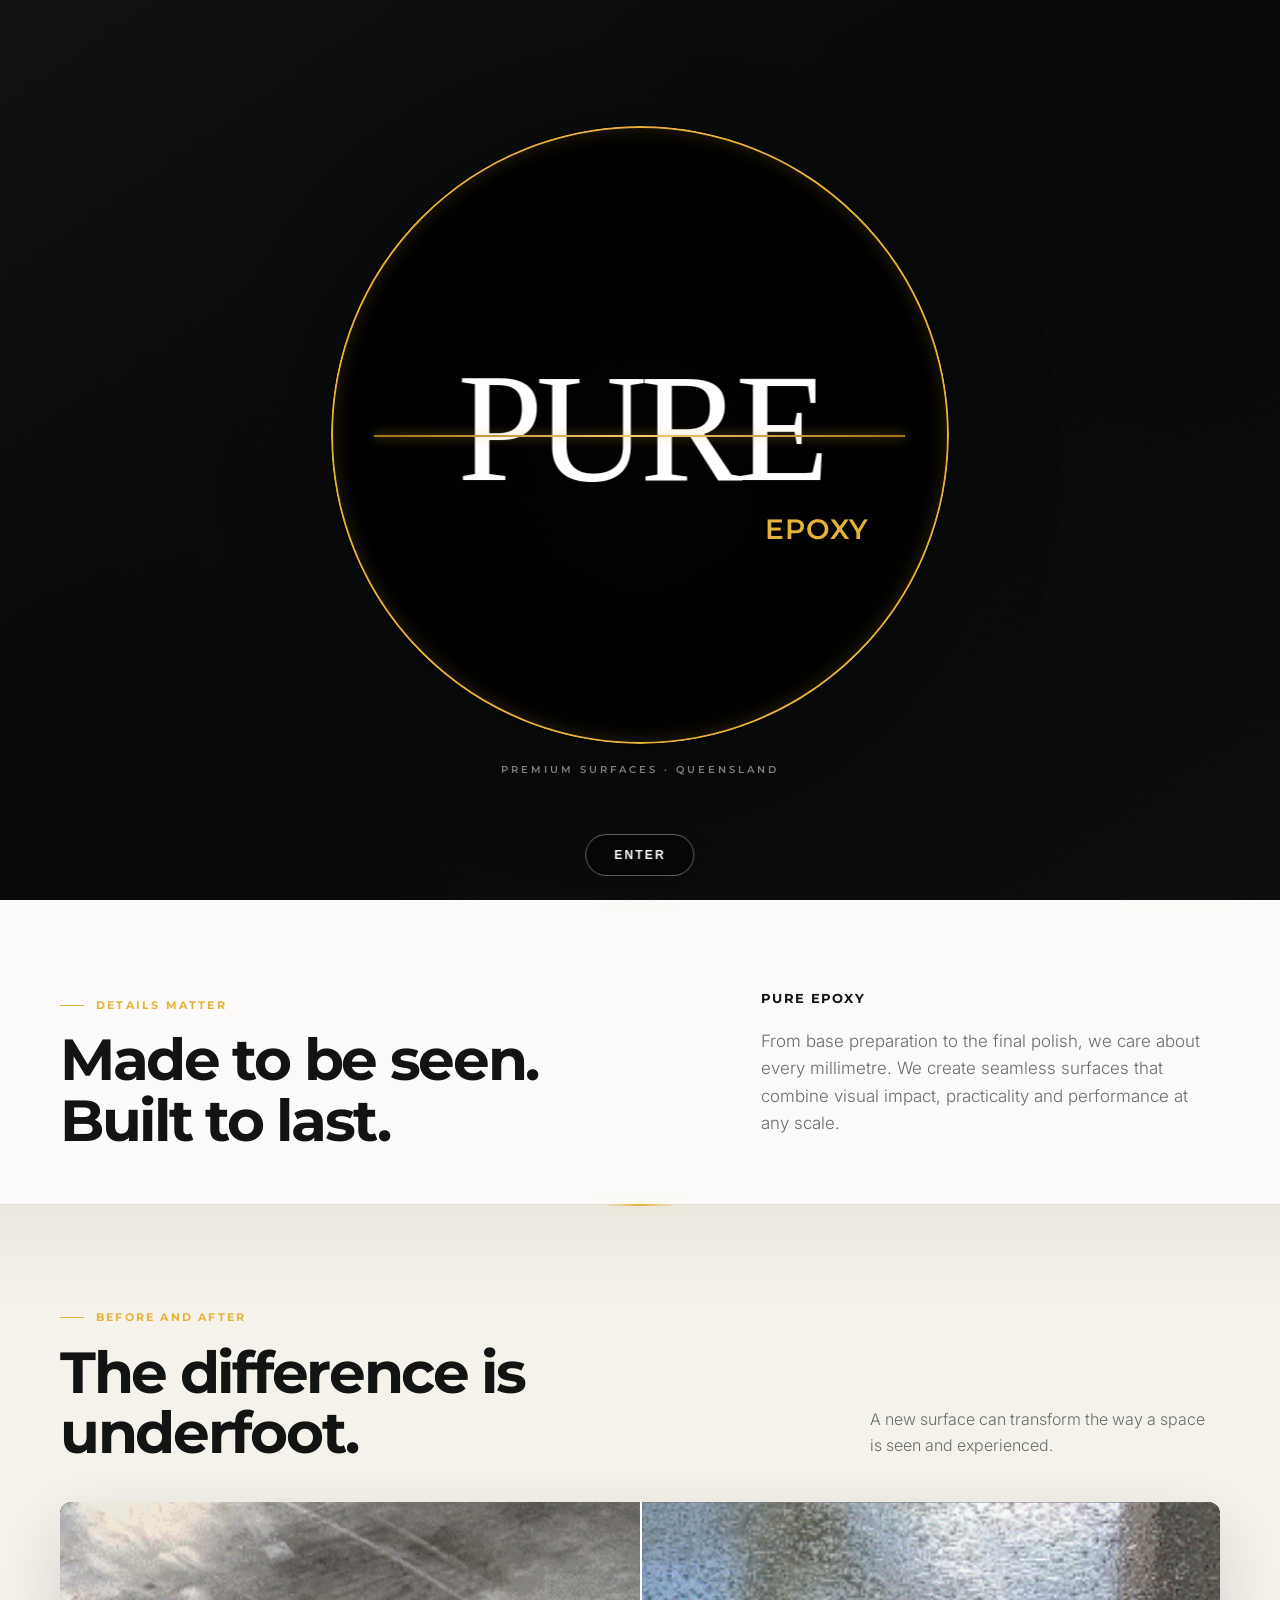
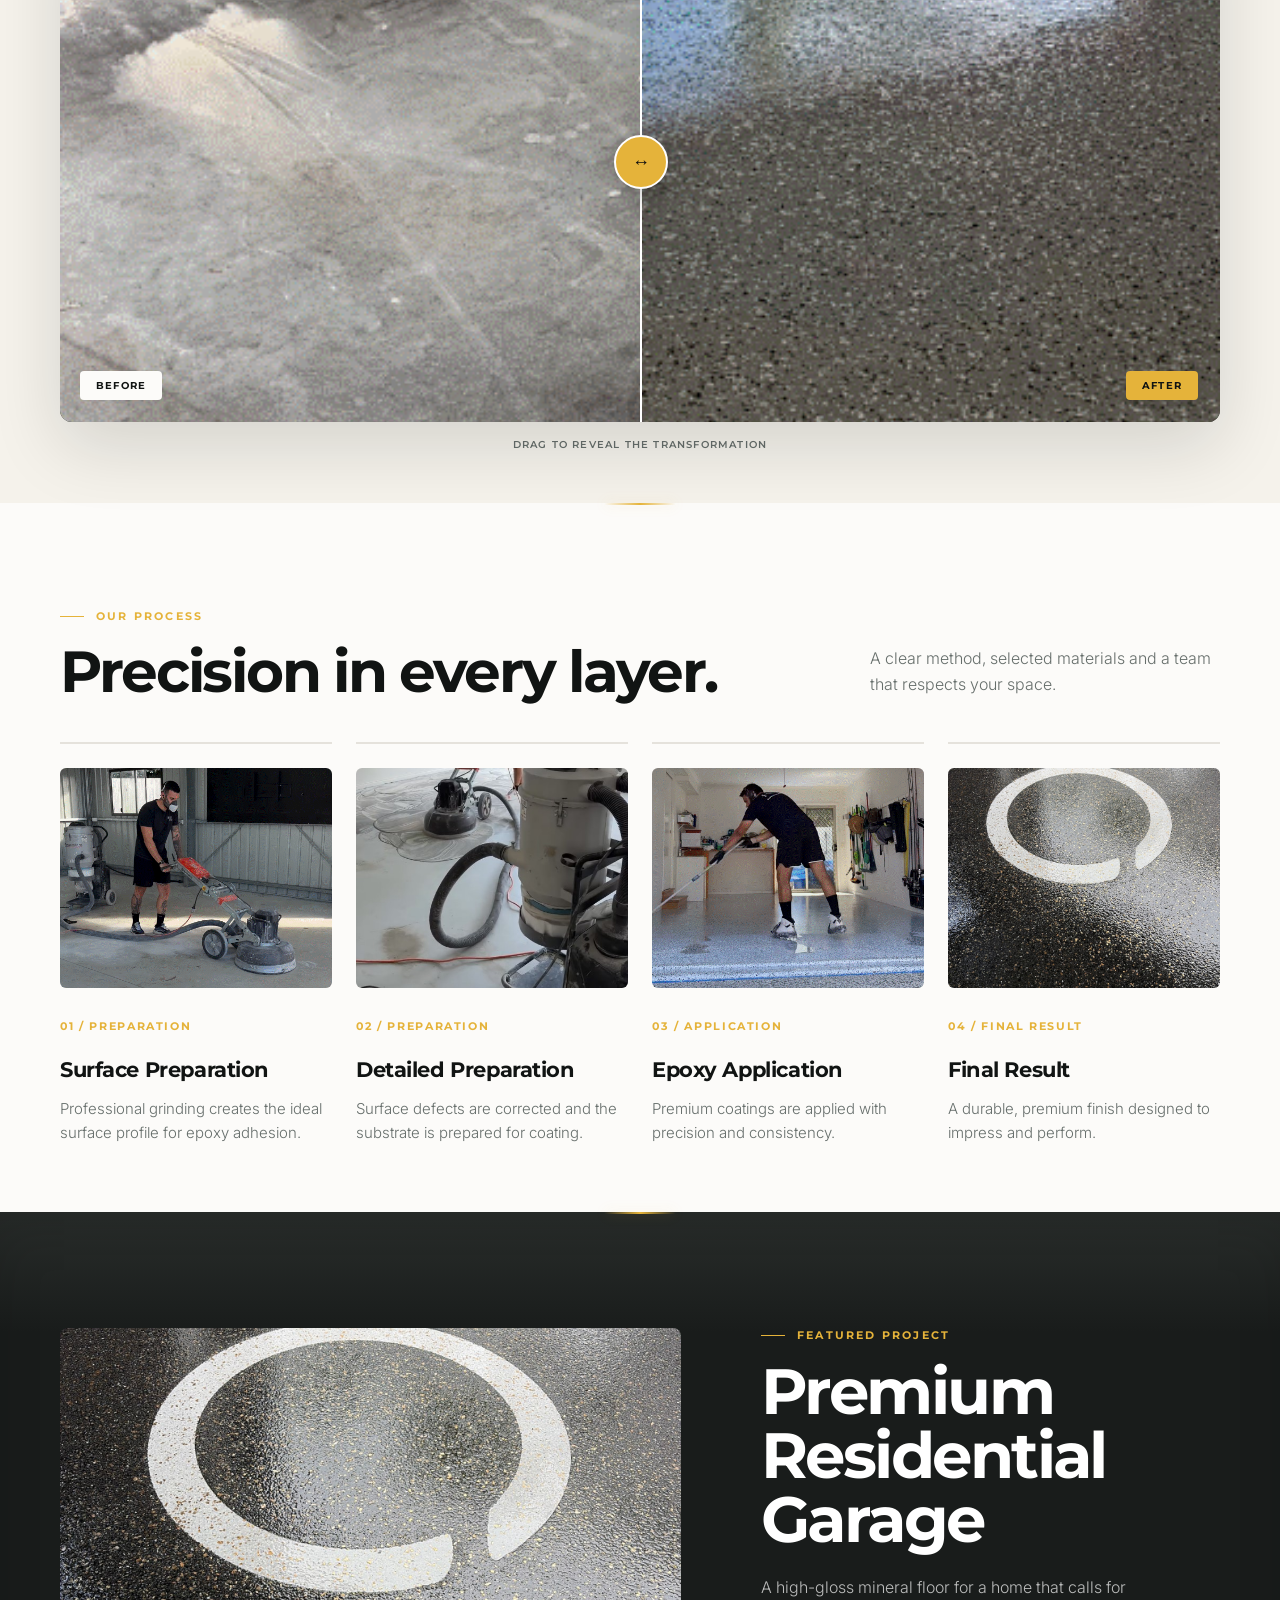
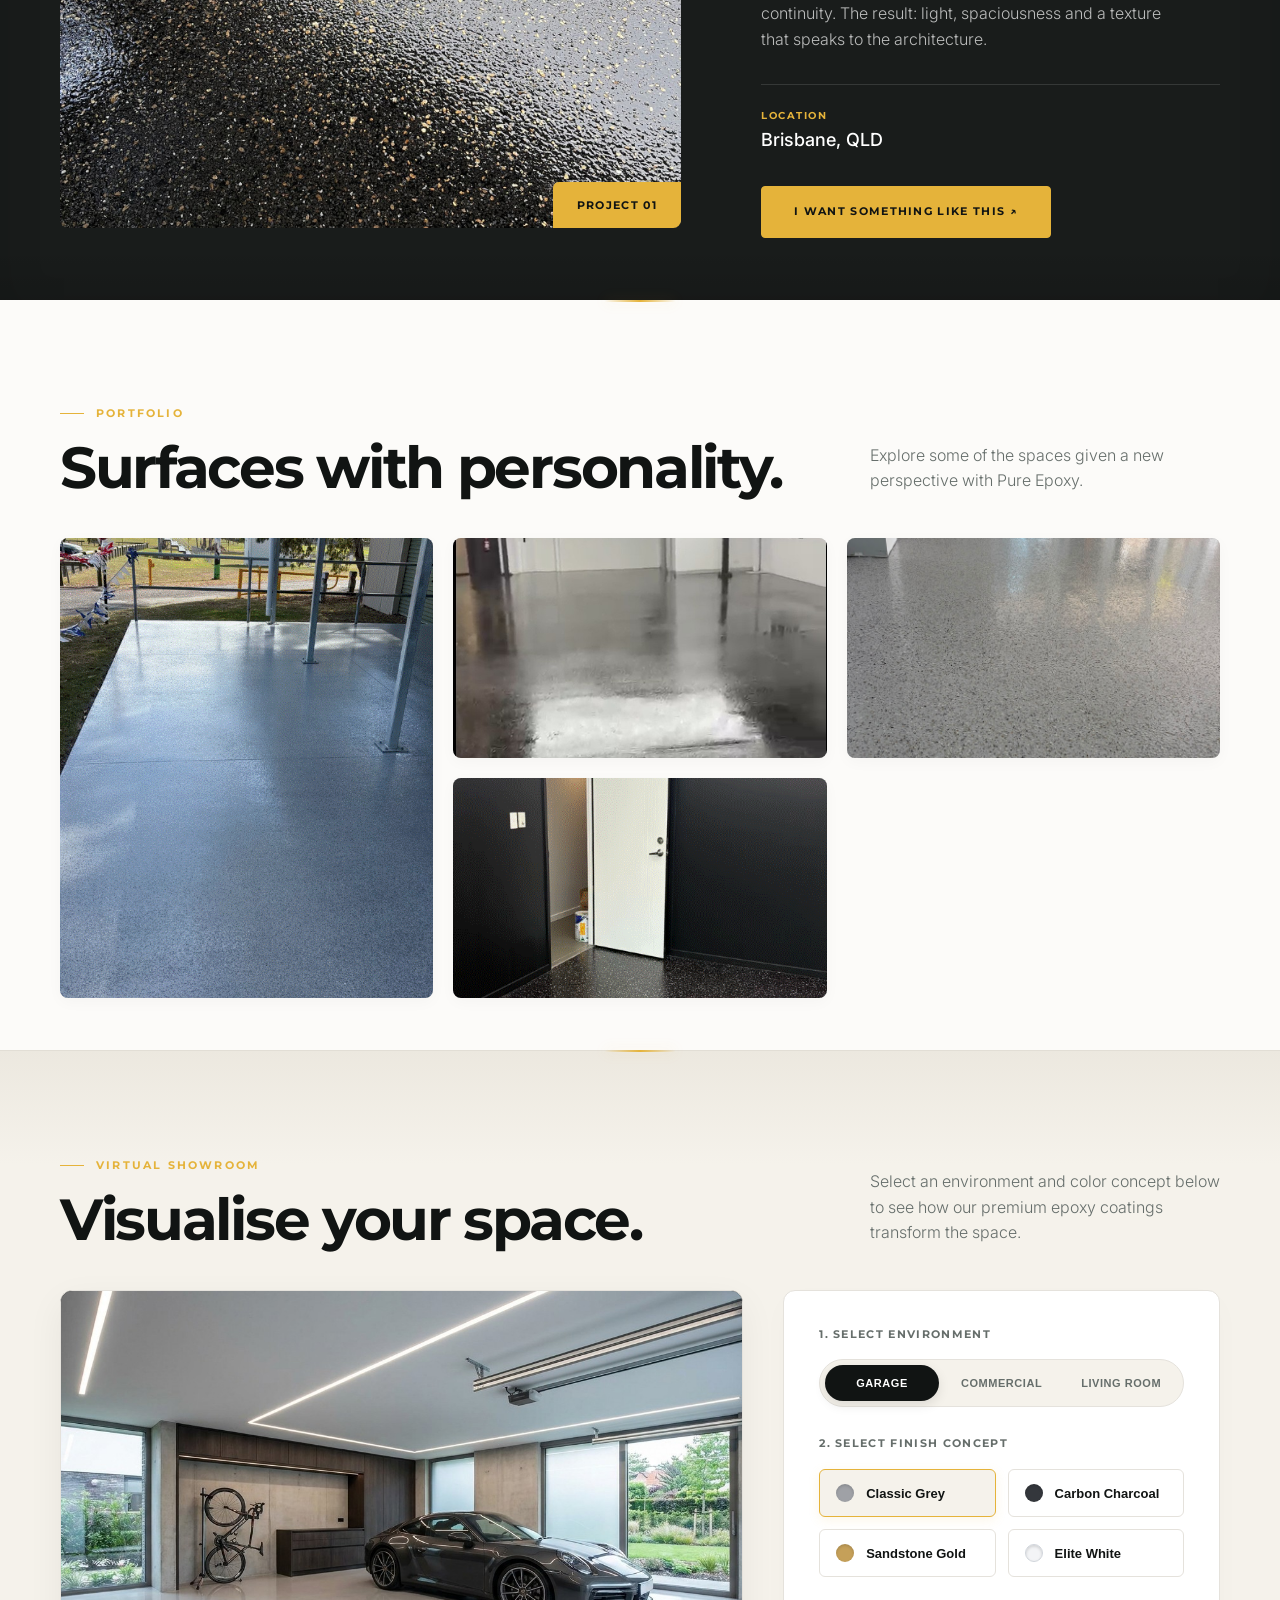
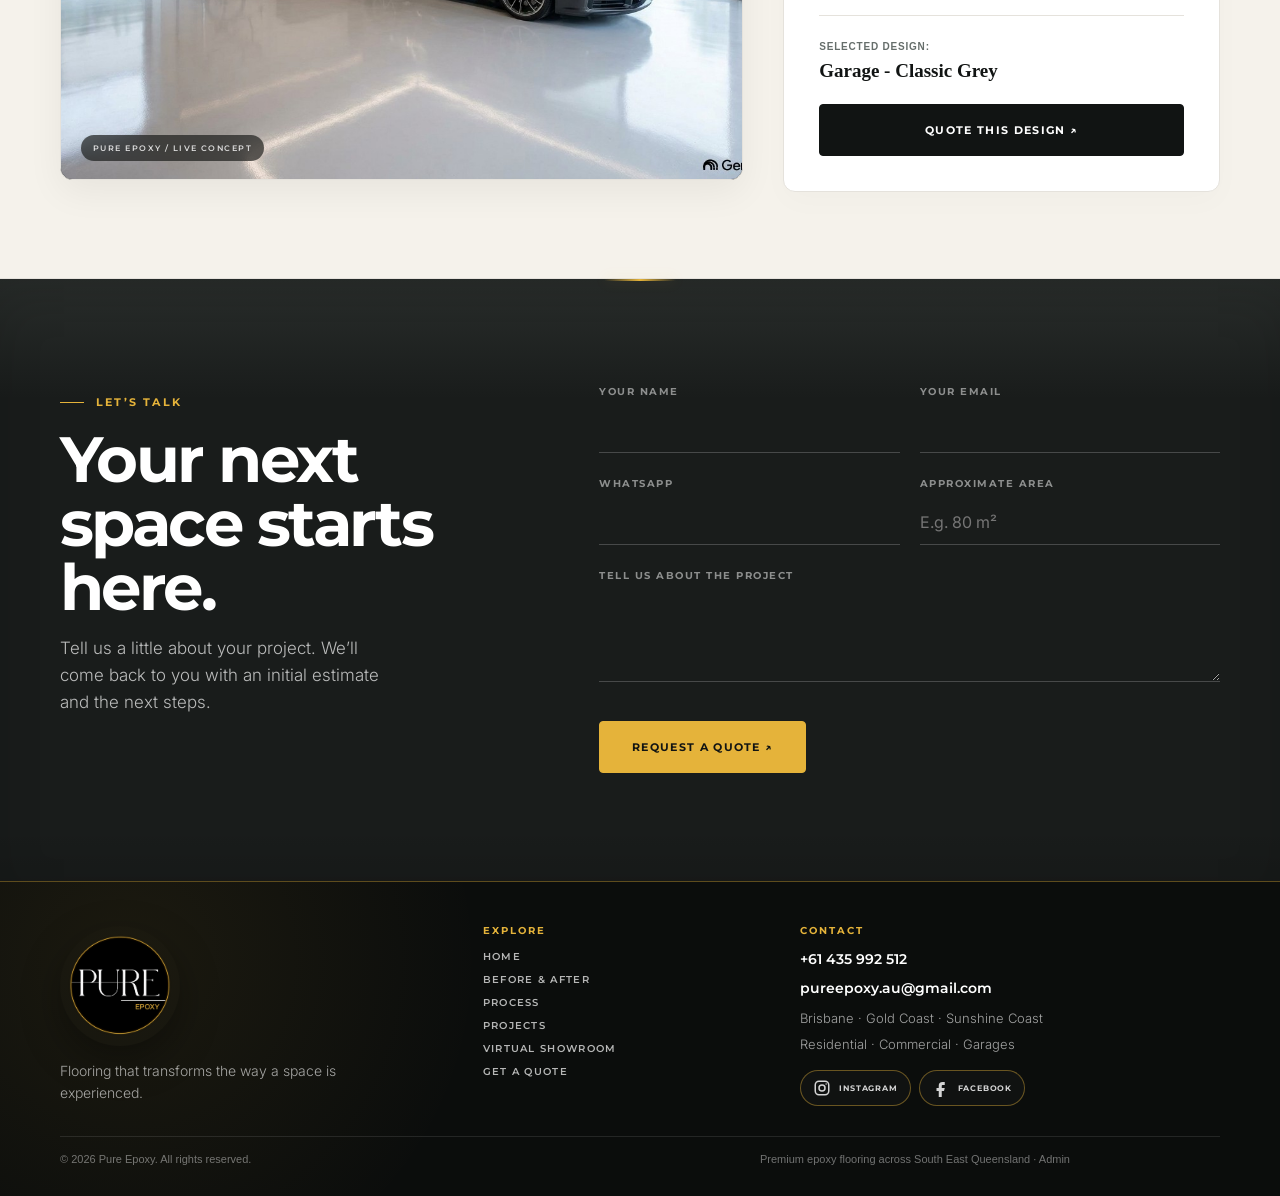
==== index.html @ a676b311 "Update index.html" ====
<!doctype html>
<html lang="en">
<head>
	<meta charset="utf-8">
	<meta name="viewport" content="width=device-width, initial-scale=1">
	<title>Pure Epoxy | Surfaces that elevate a space</title>
	<meta name="description" content="Premium epoxy flooring for homes, garages and commercial spaces across Queensland.">

	<!-- Meta Tags Open Graph (WhatsApp, Facebook, Instagram) -->
	<meta property="og:title" content="Pure Epoxy | Premium Flooring Services" />
	<meta property="og:description" content="Premium epoxy flooring for homes, garages and commercial spaces across Queensland." />
	<meta property="og:url" content="https://pureepoxyau.github.io/pure-epoxy/" />
	<meta property="og:type" content="website" />
	<meta property="og:image" content="https://pureepoxyau.github.io/pure-epoxy/images/link-preview-gold-border.png?share=20260921" />
	<meta property="og:image:secure_url" content="https://pureepoxyau.github.io/pure-epoxy/images/link-preview-gold-border.png?share=20260921" />
	<meta property="og:image:type" content="image/png" />
	<meta property="og:image:width" content="1254" />
	<meta property="og:image:height" content="1254" />

	<!-- Meta Tags para Twitter -->
	<meta name="twitter:card" content="summary" />
	<meta name="twitter:title" content="Pure Epoxy | Premium Flooring Services" />
	<meta name="twitter:description" content="Premium epoxy flooring for homes, garages and commercial spaces across Queensland." />
	<meta name="twitter:image" content="https://pureepoxyau.github.io/pure-epoxy/images/link-preview-gold-border.png?share=20260921" />

	<!-- Favicon e Ícone com Quebrador de Cache -->
	<link rel="icon" type="image/png" href="https://pureepoxyau.github.io/pure-epoxy/images/logo.png?v=2" />
	<link rel="apple-touch-icon" href="https://pureepoxyau.github.io/pure-epoxy/images/logo.png?v=2" />

	<style>
		@import url('https://fonts.googleapis.com/css2?family=Inter:wght@300;400;500;600&family=Montserrat:wght@500;700;800&display=swap');

		:root {
			--ink: #111413;
			--paper: #FCFBF9;
			--cream: #F5F2EB;
			--dark: #191C1B;
			--muted: #666E6B;
			--lime: #E5B33A;
			--lime-dark: #C4911E;
			--orange: #E5B33A;
			--line: #E5E2DC;
		}

		* { box-sizing: border-box; }
		html { scroll-behavior: smooth; scroll-padding-top: 180px; }
		section { scroll-margin-top: 180px; }

		/* Abertura premium V11 — texto vetorial, sem distorção */
		.intro-splash {
			position: fixed;
			z-index: 20;
			inset: 0;
			display: flex;
			align-items: center;
			justify-content: center;
			background-color: #070808;
			background-image:
				radial-gradient(ellipse at 50% 58%, rgba(42,44,42,.42) 0%, rgba(13,14,14,.3) 38%, transparent 68%),
				linear-gradient(145deg, #111312 0%, #070808 48%, #0d0f0e 100%);
			background-position: center;
			background-size: cover;
			background-repeat: no-repeat;
			color: #fff;
			cursor: pointer;
			transition: opacity .65s ease, visibility .65s ease;
		}
		.intro-splash::before { content: ''; position: absolute; inset: 0; background: radial-gradient(circle at 50% 48%, rgba(229,179,58,.1), transparent 38%), repeating-linear-gradient(115deg, rgba(255,255,255,.009) 0 1px, transparent 1px 8px); }
		.intro-mark { position: relative; z-index: 2; width: min(820px, 92vw); text-align: center; }
		.intro-emblem { position: relative; width: min(620px, 78vw, 72vh); aspect-ratio: 1; margin: 0 auto; overflow: hidden; border: 1px solid rgba(229,179,58,0); border-radius: 50%; background: rgba(0,0,0,.94); box-shadow: 0 34px 95px rgba(0,0,0,.66); opacity: 0; transform: scale(.92); animation: emblemEntrance 7s cubic-bezier(.16,1,.3,1) both; }
		.intro-emblem::after { content: ''; position: absolute; inset: 0; border: 2px solid var(--orange); border-radius: inherit; opacity: 0; box-shadow: inset 0 0 18px rgba(229,179,58,.2), 0 0 26px rgba(229,179,58,.34); animation: borderAwake 7s ease both; pointer-events: none; }
		.intro-name { position: absolute; inset: 0; margin: 0; }
		.intro-name .pure-word { position: absolute; top: 50%; left: 50%; color: #fff; font: 400 clamp(4rem, 12vw, 10.2rem)/1 Georgia, 'Times New Roman', serif; letter-spacing: -.045em; opacity: .2; transform: translate(-50%,-54%); animation: pureReveal 7s ease both; white-space: nowrap; }
		.intro-name strong { position: absolute; top: 63%; right: 13%; color: var(--orange); font: 600 clamp(.9rem, 2.5vw, 1.75rem)/1 'Montserrat', sans-serif; letter-spacing: .035em; opacity: 0; animation: epoxyReveal 7s ease both; }
		.gold-track { position: absolute; z-index: 2; top: 50%; left: 7%; width: 86%; height: 2px; margin: 0; background: linear-gradient(90deg, #9f7414, #f5ce69 50%, #9f7414); box-shadow: 0 0 10px rgba(229,179,58,.75); transform: scaleX(0); transform-origin: left center; animation: lineCross 7s cubic-bezier(.65,0,.25,1) both; }
		.gold-orb { position: absolute; top: 50%; right: 0; width: 10px; height: 10px; border-radius: 50%; background: #fff5bf; box-shadow: 0 0 8px #fff, 0 0 22px #e5b33a; opacity: 0; transform: translate(50%,-50%); animation: orbGlow 7s ease both; }
		.intro-kicker { display: block; margin-top: 20px; color: rgba(255,255,255,.48); font: 600 10px/1 'Montserrat', sans-serif; letter-spacing: .3em; text-transform: uppercase; opacity: 0; animation: kickerReveal 7s ease both; }
		@keyframes emblemEntrance { 0% { opacity: 0; transform: scale(.92); } 14%,100% { opacity: 1; transform: scale(1); } }
		@keyframes lineCross { 0%,18% { transform: scaleX(0); opacity: 0; } 24% { opacity: 1; } 67%,100% { transform: scaleX(1); opacity: 1; } }
		@keyframes pureReveal { 0%,20% { opacity: .16; filter: blur(2px); } 66%,100% { opacity: 1; filter: blur(0); } }
		@keyframes epoxyReveal { 0%,54% { opacity: 0; transform: translateY(8px); } 72%,100% { opacity: 1; transform: translateY(0); } }
		@keyframes borderAwake { 0%,68% { opacity: 0; } 84%,100% { opacity: 1; } }
		@keyframes orbGlow { 0%,20% { opacity: 0; } 25%,66% { opacity: 1; } 74%,100% { opacity: 0; } }
		@keyframes kickerReveal { 0%,70% { opacity: 0; } 88%,100% { opacity: 1; } }
		.intro-enter { 
			position: absolute;
			bottom: 24px;
			left: 50%;
			transform: translateX(-50%);
			z-index: 2;
			font: 700 12px Arial, sans-serif; 
			letter-spacing: .18em; 
			text-transform: uppercase;
			border: 1px solid rgba(255, 255, 255, 0.35);
			padding: 13px 28px;
			border-radius: 999px;
			background: rgba(0, 0, 0, 0.45);
			backdrop-filter: blur(3px);
			transition: all 0.3s ease;
		}
		.intro-splash:hover .intro-enter {
			border-color: rgba(255, 255, 255, 0.8);
			background: rgba(0, 0, 0, 0.65);
		}
		.intro-splash.is-hidden {
			opacity: 0;
			visibility: hidden;
			pointer-events: none;
		}
		body.intro-open { overflow: hidden; }

		/* Estrutura Geral */
		body {
			margin: 0;
			color: var(--ink);
			background: var(--paper);
			font-family: 'Inter', -apple-system, BlinkMacSystemFont, sans-serif;
			line-height: 1.6;
			-webkit-font-smoothing: antialiased;
		}
		h1, h2, h3, p { margin-top: 0; }
		h1, h2, h3, nav, button, input, textarea, label, small { font-family: 'Montserrat', sans-serif; }
		img { display: block; max-width: 100%; }
		a { color: inherit; text-decoration: none; }
		.container { width: min(1160px, calc(100% - 48px)); margin: 0 auto; }

		.eyebrow {
			display: inline-flex;
			align-items: center;
			gap: 12px;
			color: var(--orange);
			font: 700 11px/1 'Montserrat', sans-serif;
			letter-spacing: .2em;
			text-transform: uppercase;
		}
		.eyebrow::before { content: ''; width: 24px; height: 1px; background: currentColor; }

		.button {
			display: inline-flex;
			align-items: center;
			justify-content: center;
			min-height: 52px;
			padding: 0 32px;
			border: 1px solid var(--ink);
			border-radius: 4px;
			background: var(--ink);
			color: #fff;
			font: 700 11px/1 'Montserrat', sans-serif;
			letter-spacing: .12em;
			text-transform: uppercase;
			transition: all .3s cubic-bezier(0.16, 1, 0.3, 1);
		}
		.button:hover { 
			transform: translateY(-2px); 
			box-shadow: 0 8px 20px rgba(0,0,0,0.15);
			background: var(--orange); 
			border-color: var(--orange); 
			color: #fff;
		}
		.button.light { background: transparent; color: var(--ink); }
		.button.light:hover { color: #fff; }

		header {
			position: fixed;
			z-index: 5;
			top: 0;
			width: 100%;
			background: rgba(11, 13, 12, 0.78);
			color: #fff;
			backdrop-filter: blur(12px);
			border-bottom: 1px solid rgba(255, 255, 255, 0.05);
		}
		header.is-scrolled { background: rgba(11,13,12,.96); box-shadow: 0 12px 35px rgba(0,0,0,.15); }
		.nav-wrap { display: flex; align-items: center; justify-content: space-between; padding: 16px 0; }
		.brand { background: transparent; }
		.brand img {
			width: 68px;
			height: 68px;
			object-fit: contain;
			padding: 6px;
			border-radius: 50%;
			background: rgba(229, 179, 58, 0.05);
			border: 2.5px solid rgba(229, 179, 58, 0.85);
			box-shadow: 0 0 22px rgba(229, 179, 58, 0.4);
			filter: brightness(1.1);
			transition: all 0.3s cubic-bezier(0.16, 1, 0.3, 1);
		}
		.brand img:hover {
			transform: scale(1.08);
			border-color: var(--orange);
			box-shadow: 0 0 32px rgba(229, 179, 58, 0.7);
		}
		nav { display: flex; align-items: center; gap: 32px; font-size: 11px; font-weight: 700; letter-spacing: .15em; text-transform: uppercase; }
		nav a { opacity: .75; transition: all .2s ease; }
		nav a:hover { opacity: 1; color: var(--orange); }
		.nav-cta { 
			border: 1px solid var(--orange); 
			padding: 10px 20px; 
			border-radius: 4px;
			transition: all .25s ease;
		}
		.nav-cta:hover {
			background: var(--orange);
			color: var(--ink) !important;
		}
		.mobile-menu-toggle, .mobile-nav { display: none; }

		.hero {
			position: relative;
			min-height: 92vh;
			display: flex;
			align-items: center;
			overflow: hidden;
			background: #0D0F0E;
			color: #fff;
		}
		.hero::before { 
			content: ''; 
			position: absolute; 
			inset: 0; 
			background: linear-gradient(90deg, rgba(8,10,9,.96) 0%, rgba(8,10,9,.77) 46%, rgba(8,10,9,.22) 100%); 
			z-index: 1;
		}
		.hero::after { content: ''; position: absolute; z-index: 2; inset: auto 0 0; height: 28%; background: linear-gradient(transparent, rgba(8,10,9,.72)); pointer-events: none; }
		.hero-image { position: absolute; inset: 0; width: 100%; height: 100%; object-fit: cover; object-position: center bottom; opacity: .82; transform: scale(1.025); animation: heroDrift 12s ease-out both; }
		@keyframes heroDrift { to { transform: scale(1); } }
		.hero-content { position: relative; top: 30px; left: 0; z-index: 3; width: min(720px, 100%); padding: 140px 0 80px; }
		.hero h1 { 
			max-width: 680px; 
			margin: 0 0 20px; 
			color: #C9A24A;
			font-size: clamp(3rem, 6vw, 5.2rem); 
			line-height: 1.0; 
			letter-spacing: -.04em; 
			text-shadow: 0 2px 10px rgba(0,0,0,0.3);
		}
		.hero-subtitle { 
			margin: 0 0 16px; 
			color: #fff; 
			font: 700 12px/1.2 'Montserrat', sans-serif; 
			letter-spacing: .25em; 
			text-transform: uppercase; 
			text-shadow: 0 2px 10px rgba(0,0,0,0.3); 
		}
		.hero p.hero-description { 
			max-width: 460px; 
			margin-bottom: 32px; 
			color: rgba(255,255,255,0.9); 
			font-size: 19px; 
			font-weight: 300;
			line-height: 1.6;
			text-shadow: 0 2px 10px rgba(0,0,0,0.3); 
		}
		.hero-actions { display: flex; gap: 16px; flex-wrap: wrap; }
		.hero-actions .button { 
			width: auto;
			min-width: 220px;
			border-color: var(--orange); 
			background: var(--orange); 
			color: var(--ink); 
		}
		.hero-proof { display: flex; gap: 26px; align-items: center; margin-top: 36px; color: rgba(255,255,255,.68); font: 600 10px/1.4 'Montserrat', sans-serif; letter-spacing: .12em; text-transform: uppercase; }
		.hero-proof span { display: inline-flex; align-items: center; gap: 8px; }
		.hero-proof span::before { content: '✓'; color: var(--orange); }
		.trust-strip { background: #0d0f0e; color: #fff; border-top: 1px solid rgba(229,179,58,.28); border-bottom: 1px solid rgba(255,255,255,.08); }
		.trust-strip .container { display: flex; justify-content: center; align-items: center; gap: 20px; min-height: 64px; color: rgba(255,255,255,.7); font: 600 10px 'Montserrat', sans-serif; letter-spacing: .13em; text-align: center; text-transform: uppercase; }
		.trust-dot { width: 4px; height: 4px; border-radius: 50%; background: var(--orange); box-shadow: 0 0 10px rgba(229,179,58,.8); }
		.hero-actions .button:hover { 
			border-color: var(--lime-dark); 
			background: var(--lime-dark); 
			color: #fff; 
		}

		.intro { position: relative; display: grid; grid-template-columns: 1.15fr .85fr; gap: 80px; align-items: center; padding: 90px 0 50px; }
		.intro h2, .section-heading h2 { margin: 16px 0 0; font-size: clamp(2.4rem, 4.5vw, 4.2rem); line-height: 1.05; letter-spacing: -.04em; }
		.intro-copy { color: var(--muted); font-size: 17px; font-weight: 300; }
		.intro-copy strong { color: var(--ink); font-family: 'Montserrat', sans-serif; font-size: 13px; letter-spacing: .1em; text-transform: uppercase; }

		.transform { position: relative; background: linear-gradient(180deg, #ece8df 0%, var(--cream) 110px, var(--cream) 100%); padding: 96px 0 52px; box-shadow: inset 0 1px rgba(17,20,19,.04); }
		.section-heading { display: flex; justify-content: space-between; gap: 40px; align-items: end; margin-bottom: 40px; }
		.section-heading p { max-width: 350px; margin-bottom: 4px; color: var(--muted); font-size: 16px; font-weight: 300; }
		.compare-grid { display: grid; grid-template-columns: repeat(2, 1fr); gap: 24px; }
		.compare-slider { position: relative; min-height: 520px; overflow: hidden; border-radius: 12px; background: #191c1b; box-shadow: 0 24px 70px rgba(17,20,19,.14); touch-action: pan-y; cursor: ew-resize; }
		.compare-layer { position: absolute; inset: 0; width: 100%; height: 100%; object-fit: cover; }
		.compare-after { clip-path: inset(0 0 0 50%); }
		.compare-slider .compare-label { z-index: 3; top: auto; bottom: 22px; }
		.compare-slider .compare-label.after-label { left: auto; right: 22px; background: var(--orange); }
		.compare-handle { position: absolute; z-index: 4; top: 0; bottom: 0; left: 50%; width: 2px; background: #fff; box-shadow: 0 0 18px rgba(0,0,0,.35); pointer-events: none; }
		.compare-handle::before { content: '↔'; position: absolute; top: 50%; left: 50%; display: grid; place-items: center; width: 50px; height: 50px; border: 2px solid #fff; border-radius: 50%; background: var(--orange); color: #111; font: 700 18px Arial; transform: translate(-50%,-50%); box-shadow: 0 10px 28px rgba(0,0,0,.22); }
		.compare-range { position: absolute; z-index: 5; inset: 0; width: 100%; height: 100%; opacity: 0; cursor: ew-resize; }
		.compare-hint { margin: 16px 0 0; color: var(--muted); font: 600 10px 'Montserrat', sans-serif; letter-spacing: .12em; text-align: center; text-transform: uppercase; }
		.compare-card { 
			position: relative; 
			min-height: 410px; 
			overflow: hidden; 
			background: #E5E2DC; 
			border-radius: 8px;
			box-shadow: 0 4px 20px rgba(0,0,0,0.05);
		}
		.compare-card img { width: 100%; height: 410px; object-fit: cover; transition: transform .6s cubic-bezier(0.16, 1, 0.3, 1); }
		.compare-card:hover img { transform: scale(1.05); }
		.compare-label { 
			position: absolute; 
			top: 20px; 
			left: 20px; 
			padding: 8px 16px; 
			border-radius: 4px;
			background: var(--paper); 
			color: var(--ink);
			font: 700 10px 'Montserrat', sans-serif; 
			letter-spacing: .12em; 
			text-transform: uppercase; 
			box-shadow: 0 4px 12px rgba(0,0,0,0.08);
		}
		.compare-card.after .compare-label { 
			background: var(--orange); 
			color: var(--ink);
		}

		.process { position: relative; padding: 96px 0 52px; }
		.process-grid { display: grid; grid-template-columns: repeat(4, 1fr); gap: 24px; }
		.process-card { 
			border-top: 2px solid var(--line);
			padding-top: 24px; 
			transition: border-color .3s ease;
		}
		.process-card:hover { border-top-color: var(--orange); }
		.process-card img { 
			width: 100%; 
			height: 220px; 
			object-fit: cover; 
			margin-bottom: 24px; 
			border-radius: 6px; 
		}
		.process-card:nth-child(1) img { object-position: center 50%; }
		.process-card:nth-child(2) img { object-position: center 78%; }
		.process-card:nth-child(3) img { object-position: center 92%; }
		.process-card:nth-child(4) img { object-position: center 50%; }
		.process-number { color: var(--orange); font: 700 11px 'Montserrat', sans-serif; letter-spacing: .15em; }
		.process-card h3 { margin: 16px 0 10px; font-size: 21px; letter-spacing: -.02em; }
		.process-card p { color: var(--muted); font-size: 15px; font-weight: 300; }

		.featured { position: relative; background: linear-gradient(180deg, #292d2b 0%, var(--dark) 120px, var(--dark) 100%); color: #fff; padding: 106px 0 62px; box-shadow: inset 0 18px 45px rgba(0,0,0,.12); }
		.featured-layout { display: grid; grid-template-columns: 1.15fr .85fr; gap: 80px; align-items: center; }
		.featured-image { position: relative; overflow: hidden; border-radius: 8px; }
		.featured-image img { width: 100%; height: 500px; object-fit: cover; }
		.featured-image::after { 
			content: 'Project 01'; 
			position: absolute; 
			right: 0; 
			bottom: 0; 
			padding: 16px 24px; 
			background: var(--orange); 
			color: var(--ink); 
			font: 700 11px 'Montserrat', sans-serif; 
			letter-spacing: .12em; 
			text-transform: uppercase; 
			border-top-left-radius: 6px;
		}
		.featured h2 { margin: 16px 0 24px; color: #fff; font-size: clamp(2.6rem, 5vw, 4.5rem); line-height: 1.0; letter-spacing: -.04em; }
		.featured p { max-width: 410px; color: rgba(255,255,255,.7); font-size: 16px; font-weight: 300; }
		.project-meta { display: grid; grid-template-columns: 1fr; gap: 20px; border-top: 1px solid rgba(255,255,255,.12); margin: 32px 0; padding-top: 24px; }
		.project-meta span { display: block; margin-bottom: 6px; color: var(--orange); font: 700 10px 'Montserrat', sans-serif; letter-spacing: .15em; text-transform: uppercase; }
		.project-meta strong { font: 18px 'Inter', sans-serif; font-weight: 500; }
		.featured .button { background: var(--orange); border-color: var(--orange); color: var(--ink); }
		.featured .button:hover { background: #fff; border-color: #fff; color: var(--ink); }

		.gallery { position: relative; padding: 96px 0 52px; }
		.gallery-grid { display: grid; grid-template-columns: repeat(3, minmax(0, 1fr)); grid-template-rows: 220px 220px; grid-auto-rows: 220px; gap: 20px; }
		.gallery-grid figure { 
			position: relative; 
			overflow: hidden; 
			margin: 0; 
			background: #ddd; 
			border-radius: 8px;
			box-shadow: 0 4px 15px rgba(0,0,0,0.03);
		}
		.gallery-grid figure:first-child { grid-row: span 2; }
		.gallery-grid img, .gallery-grid video { width: 100%; height: 100%; object-fit: cover; transition: transform .6s cubic-bezier(0.16, 1, 0.3, 1); }
		.gallery-grid video { display: block; background: #080909; object-fit: contain; }
		.gallery-grid figure:hover img { transform: scale(1.06); }
		.gallery-grid .has-video { cursor: default; background: #080909; }
		.gallery-grid .has-video::after { display: none; }
		.gallery-grid figure { cursor: zoom-in; }
		.gallery-grid figure::after { content: 'View project  ↗'; position: absolute; right: 16px; bottom: 16px; padding: 9px 12px; border: 1px solid rgba(255,255,255,.28); border-radius: 999px; background: rgba(10,12,11,.66); color: #fff; font: 600 9px 'Montserrat', sans-serif; letter-spacing: .12em; opacity: 0; transform: translateY(6px); transition: .3s ease; text-transform: uppercase; backdrop-filter: blur(7px); }
		.gallery-grid figure:hover::after { opacity: 1; transform: translateY(0); }
		.gallery-grid .dynamic-project { min-width: 0; min-height: 0; height: 220px; }
		.gallery-grid .dynamic-project figcaption { position: absolute; z-index: 2; left: 16px; bottom: 15px; max-width: calc(100% - 120px); color: #fff; font: 600 11px/1.35 'Montserrat', sans-serif; text-shadow: 0 2px 12px rgba(0,0,0,.8); }
		.gallery-grid .dynamic-project::before { content: ''; position: absolute; z-index: 1; inset: 45% 0 0; background: linear-gradient(transparent, rgba(0,0,0,.72)); pointer-events: none; }
		.gallery-status { grid-column: 1 / -1; margin: 12px 0 0; color: var(--muted); font-size: 13px; }
		.lightbox { position: fixed; z-index: 40; inset: 0; display: grid; place-items: center; padding: 5vw; background: rgba(5,6,6,.94); opacity: 0; visibility: hidden; transition: .3s ease; }
		.lightbox.is-open { opacity: 1; visibility: visible; }
		.lightbox img { max-width: min(1200px, 92vw); max-height: 84vh; object-fit: contain; border-radius: 8px; box-shadow: 0 30px 90px rgba(0,0,0,.55); }
		.lightbox-close { position: absolute; top: 24px; right: 28px; width: 46px; height: 46px; border: 1px solid rgba(255,255,255,.3); border-radius: 50%; background: rgba(0,0,0,.25); color: #fff; font-size: 24px; cursor: pointer; }

		/* Simulador Showroom */
		.simulator {
			position: relative;
			background: linear-gradient(180deg, #ece8df 0%, var(--cream) 115px, var(--cream) 100%);
			padding: 98px 0 86px;
			border-bottom: 1px solid var(--line);
			box-shadow: inset 0 1px rgba(17,20,19,.045);
		}
		.simulator-layout {
			display: grid;
			grid-template-columns: 1.22fr 0.78fr;
			gap: 40px;
			margin-top: 35px;
		}
		.simulator-view {
			position: relative;
			background: #111413;
			border-radius: 12px;
			overflow: hidden;
			height: 490px;
			box-shadow: 0 12px 36px rgba(0,0,0,0.06);
			border: 1px solid var(--line);
		}
		.simulator-view::after { content: 'PURE EPOXY  /  LIVE CONCEPT'; position: absolute; z-index: 1; left: 20px; bottom: 18px; padding: 8px 12px; border-radius: 999px; background: rgba(10,12,11,.62); color: rgba(255,255,255,.82); font: 600 8px 'Montserrat', sans-serif; letter-spacing: .18em; backdrop-filter: blur(8px); }
		.simulator-view img {
			width: 100%;
			height: 100%;
			object-fit: cover;
			transition: opacity 0.3s ease;
		}
		.simulator-overlay-msg {
			position: absolute;
			inset: 0;
			background: rgba(17, 20, 19, 0.94);
			backdrop-filter: blur(8px);
			display: flex;
			flex-direction: column;
			align-items: center;
			justify-content: center;
			text-align: center;
			padding: 30px;
			color: #fff;
			opacity: 0;
			pointer-events: none;
			transition: opacity 0.3s ease;
			z-index: 2;
		}
		.simulator-overlay-msg.is-active { opacity: 1; pointer-events: auto; }
		.simulator-overlay-msg h3 {
			font-family: Arial, sans-serif;
			font-size: 26px;
			color: #C9A24A;
			margin: 10px 0 14px;
			letter-spacing: -.02em;
		}
		.simulator-overlay-msg p {
			font-family: Georgia, serif;
			font-size: 15px;
			color: rgba(255,255,255,0.7);
			max-width: 320px;
			line-height: 1.55;
			margin: 0;
		}
		.simulator-loading {
			position: absolute;
			inset: 0;
			background: rgba(17, 20, 19, 0.75);
			color: #fff;
			display: flex;
			align-items: center;
			justify-content: center;
			font: 700 11px Arial, sans-serif;
			text-transform: uppercase;
			letter-spacing: .15em;
			opacity: 0;
			pointer-events: none;
			transition: opacity 0.2s ease;
			z-index: 3;
		}
		.simulator-loading.is-active { opacity: 1; }
		.simulator-controls {
			background: #fff;
			padding: 35px;
			border-radius: 12px;
			box-shadow: 0 10px 30px rgba(0,0,0,0.02);
			display: flex;
			flex-direction: column;
			justify-content: space-between;
			border: 1px solid var(--line);
		}
		.reveal { opacity: 0; transform: translateY(28px); transition: opacity .75s ease, transform .75s cubic-bezier(.16,1,.3,1); }
		.reveal.is-visible { opacity: 1; transform: none; }
		@media (prefers-reduced-motion: reduce) { *, *::before, *::after { scroll-behavior: auto !important; animation-duration: .01ms !important; animation-iteration-count: 1 !important; transition-duration: .01ms !important; } .reveal { opacity: 1; transform: none; } }
		.control-group { margin-bottom: 28px; }
		.control-group h3 {
			font-size: 11px;
			font-weight: 700;
			text-transform: uppercase;
			letter-spacing: .12em;
			margin-bottom: 16px;
			color: var(--muted);
		}
		.category-tabs {
			display: grid;
			grid-template-columns: repeat(3, 1fr);
			gap: 6px;
			background: var(--cream);
			padding: 5px;
			border-radius: 30px;
			border: 1px solid var(--line);
		}
		.category-tab {
			background: transparent;
			border: none;
			padding: 12px 6px;
			border-radius: 25px;
			font: 700 11px Arial, sans-serif;
			text-transform: uppercase;
			letter-spacing: .05em;
			color: var(--muted);
			cursor: pointer;
			transition: all 0.25s ease;
			text-align: center;
		}
		.category-tab:hover { color: var(--ink); }
		.category-tab.active {
			background: var(--ink);
			color: #fff;
			box-shadow: 0 4px 12px rgba(0,0,0,0.1);
		}
		.color-options-grid {
			display: grid;
			grid-template-columns: 1fr 1fr;
			gap: 12px;
		}
		.color-option {
			display: flex;
			align-items: center;
			gap: 12px;
			background: transparent;
			border: 1px solid var(--line);
			padding: 14px 16px;
			border-radius: 6px;
			cursor: pointer;
			transition: all 0.25s ease;
			width: 100%;
			text-align: left;
		}
		.color-swatch-circle {
			width: 18px;
			height: 18px;
			border-radius: 50%;
			display: inline-block;
			flex-shrink: 0;
			box-shadow: inset 0 1.5px 3px rgba(0,0,0,0.15);
		}
		.color-option-text {
			font-family: Arial, sans-serif;
			font-size: 13px;
			font-weight: 700;
			color: var(--ink);
		}
		.color-option:hover, .color-option.active {
			border-color: var(--orange);
			background: var(--cream);
			box-shadow: 0 3px 12px rgba(229, 179, 58, 0.12);
		}
		.simulator-cta-box {
			border-top: 1px solid var(--line);
			padding-top: 25px;
			margin-top: 10px;
		}
		.selection-summary {
			display: flex;
			flex-direction: column;
			margin-bottom: 18px;
			gap: 4px;
		}
		.summary-label {
			font: 700 10px Arial, sans-serif;
			letter-spacing: .08em;
			text-transform: uppercase;
			color: var(--muted);
		}
		.selection-summary strong {
			font-family: Georgia, serif;
			font-size: 19px;
			color: var(--ink);
		}
		.simulator-cta-box .button { width: 100%; min-height: 52px; }

		.quote { position: relative; background: linear-gradient(180deg, #292d2b 0%, var(--dark) 120px, var(--dark) 100%); color: #fff; padding: 106px 0 64px; box-shadow: inset 0 18px 45px rgba(0,0,0,.12); }

		/* Transições premium entre seções */
		.intro::before,
		.transform::before,
		.process::before,
		.featured::before,
		.gallery::before,
		.simulator::before,
		.quote::before {
			content: '';
			position: absolute;
			top: 0;
			left: 50%;
			z-index: 2;
			width: 72px;
			height: 2px;
			background: linear-gradient(90deg, transparent, var(--orange), transparent);
			box-shadow: 0 0 14px rgba(229,179,58,.2);
			transform: translateX(-50%);
		}
		.featured::after,
		.quote::after {
			content: '';
			position: absolute;
			right: 0;
			bottom: 0;
			left: 0;
			height: 54px;
			background: linear-gradient(180deg, transparent, rgba(0,0,0,.1));
			pointer-events: none;
		}
		.transform > .container,
		.featured > .container,
		.simulator > .container,
		.quote > .container { position: relative; z-index: 1; }
		.quote-layout { display: grid; grid-template-columns: .85fr 1.15fr; gap: 80px; align-items: start; }
		.quote h2 { margin: 16px 0; font-size: clamp(2.8rem, 5vw, 4.8rem); line-height: 1.0; letter-spacing: -.04em; color: #fff; }
		.quote-intro p { max-width: 320px; font-size: 17px; color: rgba(255,255,255,0.7); font-weight: 300; }
		form { display: grid; grid-template-columns: 1fr 1fr; gap: 24px 20px; }
		.field { display: flex; flex-direction: column; gap: 10px; }
		.field.full { grid-column: 1 / -1; }
		label { font: 700 10px 'Montserrat', sans-serif; letter-spacing: .15em; text-transform: uppercase; color: rgba(255,255,255,0.5); }
		input, textarea { 
			width: 100%; 
			border: 0; 
			border-bottom: 1px solid rgba(255,255,255,0.2); 
			border-radius: 0; 
			padding: 12px 0; 
			background: transparent; 
			color: #fff; 
			font-family: 'Inter', sans-serif;
			font-size: 16px; 
			outline: none; 
			transition: border-color .3s ease;
		}
		input:focus, textarea:focus { border-color: var(--orange); }
		textarea { min-height: 90px; resize: vertical; }
		form .button { 
			justify-self: start; 
			margin-top: 15px; 
			background: var(--orange); 
			border-color: var(--orange);
			color: var(--ink);
		}
		form .button:hover { background: #fff; border-color: #fff; color: var(--ink); }
		.form-status { grid-column: 1 / -1; min-height: 20px; color: var(--orange); font: 700 12px 'Montserrat', sans-serif; }

		footer { position: relative; overflow: hidden; background: #0b0d0c; color: #fff; padding: 44px 0 20px; border-top: 1px solid rgba(229,179,58,.38); }
		footer::before { content: ''; position: absolute; inset: 0; background: radial-gradient(circle at 10% 25%, rgba(229,179,58,.08), transparent 30%); pointer-events: none; }
		.footer-top { position: relative; display: grid; grid-template-columns: 1fr .72fr 1.12fr; gap: 48px; align-items: start; padding-bottom: 30px; }
		.footer-brand { max-width: 330px; }
		.footer-logo { width: 120px; height: 120px; object-fit: contain; border-radius: 50%; margin: 0 0 14px; display: block; box-shadow: 0 14px 38px rgba(0,0,0,.34); transition: transform .35s ease, filter .35s ease; }
		.footer-logo:hover { transform: translateY(-3px) scale(1.025); filter: brightness(1.08); }
		.footer-brand p { max-width: 305px; margin: 0; color: rgba(255,255,255,.62); font-size: 14px; line-height: 1.55; font-weight: 300; }
		.footer-title { display: block; margin-bottom: 14px; color: var(--orange); font: 700 10px/1 'Montserrat', sans-serif; letter-spacing: .2em; text-transform: uppercase; }
		.footer-links { display: flex; flex-direction: column; align-items: flex-start; gap: 10px; font: 600 10px 'Montserrat', sans-serif; letter-spacing: .13em; text-transform: uppercase; }
		.footer-links a { color: rgba(255,255,255,.7); transition: color .2s ease, transform .2s ease; }
		.footer-links a:hover { color: var(--orange); transform: translateX(4px); }
		.footer-contact { display: flex; flex-direction: column; align-items: flex-start; }
		.footer-contact p { margin: 0 0 5px; color: rgba(255,255,255,.62); font-size: 13px; font-weight: 300; }
		.footer-contact a.contact-link { margin-bottom: 11px; color: #fff; font: 600 14px 'Montserrat', sans-serif; transition: color .2s ease; }
		.footer-contact a.contact-link:hover { color: var(--orange); }
		.footer-social { display: flex; flex-wrap: wrap; gap: 8px; margin-top: 10px; }

		.instagram, .facebook { display: inline-flex; align-items: center; gap: 8px; padding: 8px 12px; border: 1px solid rgba(229,179,58,.42); border-radius: 999px; background: rgba(255,255,255,.025); color: rgba(255,255,255,.82); font: 700 8px 'Montserrat', sans-serif; letter-spacing: .1em; text-transform: uppercase; transition: all .3s ease; }
		.instagram:hover, .facebook:hover { transform: translateY(-2px); border-color: var(--orange); background: var(--orange); color: #111; box-shadow: 0 10px 26px rgba(229,179,58,.16); }
		.instagram svg { width: 18px; height: 18px; fill: none; stroke: currentColor; stroke-width: 2; }
		.facebook svg { width: 18px; height: 18px; fill: currentColor; }

		.footer-bottom { position: relative; display: flex; justify-content: space-between; gap: 24px; border-top: 1px solid rgba(255,255,255,.1); padding-top: 16px; padding-right: 150px; color: rgba(255,255,255,.42); font: 11px Arial, sans-serif; }

		.whatsapp { 
			position: fixed; 
			z-index: 10; 
			right: 32px; 
			bottom: 32px; 
			display: flex; 
			align-items: center; 
			gap: 10px; 
			padding: 14px 24px; 
			border-radius: 30px; 
			background: #25D366; 
			color: #fff; 
			box-shadow: 0 8px 30px rgba(37, 211, 102, 0.3); 
			font: 700 11px 'Montserrat', sans-serif; 
			letter-spacing: .08em; 
			transition: all .3s cubic-bezier(0.16, 1, 0.3, 1);
		}
		.whatsapp:hover {
			transform: translateY(-4px);
			box-shadow: 0 16px 35px rgba(37, 211, 102, 0.45);
			color: #fff;
		}
		.whatsapp svg { width: 18px; height: 18px; fill: currentColor; }

		/* ==========================================
		   MEDIA QUERY CORRIGIDA PARA CELULAR (<767px)
		   ========================================== */
		@media (max-width: 767px) {
			html, body { max-width: 100%; overflow-x: hidden; }
			.container { width: min(100% - 34px, 620px); }
			nav { display: none; }
			.nav-wrap { padding-top: 20px; }

			.brand img {
				width: 78px !important;
				height: 78px !important;
				object-fit: contain !important;
				padding: 6px !important;
				border: 2.5px solid #E5B33A !important;
				box-shadow: 0 0 22px rgba(229, 179, 58, 0.65) !important;
				background: rgba(17, 20, 19, 0.6) !important;
				filter: brightness(1.1) !important;
			}

			.intro-splash { display: flex; }
			.intro-mark { width: 90vw; }
			.intro-emblem { width: min(430px, 86vw, 62vh); }
			.intro-name .pure-word { font-size: clamp(58px, 20vw, 92px); }
			.intro-name strong { top: 64%; right: 12%; font-size: clamp(12px, 3.8vw, 18px); }
			.intro-enter { bottom: 22px; padding: 11px 22px; }

			.mobile-menu-toggle {
				display: inline-flex;
				position: relative;
				z-index: 2;
				width: 44px;
				height: 44px;
				align-items: center;
				justify-content: center;
				border: 1px solid rgba(255,255,255,.3);
				border-radius: 4px;
				background: transparent;
				color: #fff;
				cursor: pointer;
			}
			.mobile-menu-toggle span, .mobile-menu-toggle span::before, .mobile-menu-toggle span::after { display: block; width: 18px; height: 2px; background: currentColor; transition: transform .25s ease, opacity .25s ease; }
			.mobile-menu-toggle span { position: relative; }
			.mobile-menu-toggle span::before, .mobile-menu-toggle span::after { content: ''; position: absolute; left: 0; }
			.mobile-menu-toggle span::before { top: -6px; }
			.mobile-menu-toggle span::after { top: 6px; }
			.mobile-menu-toggle[aria-expanded="true"] span { background: transparent; }
			.mobile-menu-toggle[aria-expanded="true"] span::before { transform: translateY(6px) rotate(45deg); }
			.mobile-menu-toggle[aria-expanded="true"] span::after { transform: translateY(-6px) rotate(-45deg); }
			.mobile-nav {
				display: flex;
				position: absolute;
				top: 100%;
				right: 0;
				left: 0;
				flex-direction: column;
				gap: 0;
				padding: 16px 20px 24px;
				background: rgba(13, 15, 14, 0.98);
				transform: translateY(-10px);
				visibility: hidden;
				opacity: 0;
				transition: opacity .25s ease, transform .25s ease, visibility .25s ease;
				border-bottom: 1px solid rgba(255,255,255,0.1);
			}
			.mobile-nav.is-open { transform: translateY(0); visibility: visible; opacity: 1; }
			.mobile-nav a { display: block; padding: 16px 0; border-bottom: 1px solid rgba(255,255,255,0.08); color: #fff; font: 700 11px 'Montserrat', sans-serif; letter-spacing: .12em; text-transform: uppercase; }
			.mobile-nav a:hover { color: var(--orange); }
			.mobile-nav .nav-cta { border-bottom: 0; color: var(--orange); }
			.hero { min-height: 92svh; }
			.hero-content { top: 0; left: 0; width: 100%; padding: 120px 16px 40px; text-align: center; }
			.hero h1 { font-size: clamp(38px, 10vw, 64px); }
			.hero p.hero-description { margin-right: auto; margin-left: auto; font-size: 17px; }
			.hero-actions { justify-content: center; }
			.hero-proof { justify-content: center; flex-wrap: wrap; gap: 12px 20px; }
			.trust-strip .container { flex-wrap: wrap; gap: 10px 14px; min-height: 78px; padding: 14px 0; }
			.intro, .featured-layout, .quote-layout { grid-template-columns: 1fr; gap: 40px; }
			.intro { padding: 60px 0 40px; }
			.section-heading { display: block; }
			.section-heading p { margin-top: 16px; }
			.transform, .process, .featured, .gallery, .quote { padding: 60px 0 40px; }
			.compare-grid, .process-grid { grid-template-columns: 1fr; gap: 20px; }
			.compare-slider { min-height: 360px; }
			.featured-image img { height: 320px; }
			.gallery-grid { grid-template-columns: 1fr 1fr; grid-template-rows: 200px 150px 150px; grid-auto-rows: 150px; gap: 12px; }
			.gallery-grid figure:first-child { grid-column: 1 / -1; grid-row: auto; }
			.gallery-grid .dynamic-project { height: 150px; }
			form { grid-template-columns: 1fr; gap: 20px; }
			.field.full, .form-status { grid-column: auto; }
			footer { padding: 40px 0 88px !important; }
			.footer-top { grid-template-columns: 1fr; gap: 28px; padding-bottom: 28px; }
			.footer-brand { max-width: none; display: flex; flex-direction: column; align-items: center; text-align: center; }
			.footer-logo { width: 120px; height: 120px; margin-bottom: 14px; }
			.footer-links { display: grid; grid-template-columns: 1fr 1fr; gap: 12px 20px; margin-top: 0; }
			.footer-contact { align-items: flex-start; }
			.footer-social { margin-top: 10px; }
			.footer-bottom { display: block; padding-right: 0 !important; text-align: center; }
			.footer-bottom p:last-child { margin-top: 8px; }
			.whatsapp { right: 20px; bottom: 20px; padding: 12px 20px; }
			.simulator-layout { grid-template-columns: 1fr; gap: 24px; }
			.simulator-view { height: 310px; }
			.simulator-controls { padding: 24px; }
			.category-tab { font-size: 10px; padding: 10px 4px; }
			.color-options-grid { grid-template-columns: 1fr; gap: 10px; }
			.lightbox { padding: 18px; }
		}
	</style>
</head>
<body class="intro-open">

<!-- Tela de Introdução -->
<div class="intro-splash" id="intro-splash" tabindex="0">
	<div class="intro-mark" aria-label="Pure Epoxy">
		<div class="intro-emblem">
			<p class="intro-name"><span class="pure-word">PURE</span><strong>EPOXY</strong></p>
			<div class="gold-track" aria-hidden="true"><i class="gold-orb"></i></div>
		</div>
		<small class="intro-kicker">Premium surfaces · Queensland</small>
	</div>
	<span class="intro-enter">Enter</span>
</div>

<!-- Cabeçalho -->
<header>
	<div class="container nav-wrap">
		<a href="#inicio" class="brand">
			<img src="images/logo.png" alt="Pure Epoxy Logo">
		</a>
		<nav>
			<a href="#inicio">Home</a>
			<a href="#transformacao">Before & After</a>
			<a href="#processo">Process</a>
			<a href="#galeria">Projects</a>
			<a href="#simulador">Virtual Showroom</a>
			<a href="#orcamento" class="nav-cta">Get a Quote</a>
		</nav>
		<button id="mobile-menu-toggle" class="mobile-menu-toggle" aria-expanded="false" aria-label="Open navigation menu">
			<span></span>
		</button>
		<div id="mobile-nav" class="mobile-nav">
			<a href="#inicio">Home</a>
			<a href="#transformacao">Before & After</a>
			<a href="#processo">Process</a>
			<a href="#galeria">Projects</a>
			<a href="#simulador">Virtual Showroom</a>
			<a href="#orcamento" class="nav-cta">Get a Quote</a>
		</div>
	</div>
</header>

<main>
	<section class="hero" id="inicio" aria-labelledby="hero-title">
		<img class="hero-image" src="images/featured-project.jpg" alt="Glossy epoxy floor in a contemporary space">
		<div class="container hero-content">
			<span class="hero-subtitle">PURE EPOXY</span>
			<h1 id="hero-title">Built To Last.<br>Designed To Impress.</h1>
			<p class="hero-description">Premium epoxy flooring for homes, garages and commercial spaces across Queensland.</p>
			<div class="hero-actions">
				<a class="button" href="#orcamento">Get a free quote <span aria-hidden="true">&nbsp;↗</span></a>
			</div>
			<div class="hero-proof" aria-label="Service highlights">
				<span>Premium systems</span><span>Professional finish</span><span>Free quote</span>
			</div>
		</div>
	</section>
	<div class="trust-strip" aria-label="Service area and project types">
		<div class="container"><span>Brisbane</span><i class="trust-dot"></i><span>Gold Coast</span><i class="trust-dot"></i><span>Sunshine Coast</span><i class="trust-dot"></i><span>Residential · Commercial · Garages</span></div>
	</div>

	<section class="container intro" aria-labelledby="intro-title">
		<div>
			<span class="eyebrow">Details matter</span>
			<h2 id="intro-title">Made to be seen. Built to last.</h2>
		</div>
		<div class="intro-copy">
			<p><strong>Pure Epoxy</strong></p>
			<p>From base preparation to the final polish, we care about every millimetre. We create seamless surfaces that combine visual impact, practicality and performance at any scale.</p>
		</div>
	</section>

	<section class="transform" id="transformacao" aria-labelledby="transform-title">
		<div class="container">
			<div class="section-heading">
				<div>
					<span class="eyebrow">Before and after</span>
					<h2 id="transform-title">The difference is underfoot.</h2>
				</div>
				<p>A new surface can transform the way a space is seen and experienced.</p>
			</div>
			<div class="compare-slider" id="compare-slider">
				<img class="compare-layer" src="images/before-01.gif" alt="Space before epoxy flooring installation">
				<img class="compare-layer compare-after" id="compare-after" src="images/after-01.gif" alt="Space after epoxy flooring installation">
				<span class="compare-label">Before</span><span class="compare-label after-label">After</span>
				<div class="compare-handle" id="compare-handle" aria-hidden="true"></div>
				<input class="compare-range" id="compare-range" type="range" min="0" max="100" value="50" aria-label="Drag to compare before and after">
			</div>
			<p class="compare-hint">Drag to reveal the transformation</p>
		</div>
	</section>

	<section class="container process" id="processo" aria-labelledby="process-title">
		<div class="section-heading">
			<div>
				<span class="eyebrow">Our process</span>
				<h2 id="process-title">Precision in every layer.</h2>
			</div>
			<p>A clear method, selected materials and a team that respects your space.</p>
		</div>
		<div class="process-grid">
			<article class="process-card">
				<img src="images/grinding-01.gif" alt="Surface preparation with professional grinding equipment">
				<span class="process-number">01 / PREPARATION</span>
				<h3>Surface Preparation</h3>
				<p>Professional grinding creates the ideal surface profile for epoxy adhesion.</p>
			</article>
			<article class="process-card">
				<img src="images/preparation.jpg" alt="Detailed preparation of the concrete substrate">
				<span class="process-number">02 / PREPARATION</span>
				<h3>Detailed Preparation</h3>
				<p>Surface defects are corrected and the substrate is prepared for coating.</p>
			</article>
			<article class="process-card">
				<img src="images/application-01.gif" alt="Precise epoxy application by a professional operator">
				<span class="process-number">03 / APPLICATION</span>
				<h3>Epoxy Application</h3>
				<p>Premium coatings are applied with precision and consistency.</p>
			</article>
			<article class="process-card">
				<img src="images/featured-project.jpg" alt="Finished premium epoxy floor">
				<span class="process-number">04 / FINAL RESULT</span>
				<h3>Final Result</h3>
				<p>A durable, premium finish designed to impress and perform.</p>
			</article>
		</div>
	</section>

	<section class="featured" id="projeto" aria-labelledby="project-title">
		<div class="container featured-layout">
			<div class="featured-image">
				<img src="images/featured-project.jpg" alt="Residential project with a sophisticated epoxy floor finish">
			</div>
			<div>
				<span class="eyebrow">Featured project</span>
				<h2 id="project-title">Premium Residential Garage</h2>
				<p>A high-gloss mineral floor for a home that calls for continuity. The result: light, spaciousness and a texture that speaks to the architecture.</p>
				<div class="project-meta">
					<div>
						<span>Location</span>
						<strong>Brisbane, QLD</strong>
					</div>
				</div>
				<a class="button" href="#orcamento">I want something like this <span aria-hidden="true">&nbsp;↗</span></a>
			</div>
		</div>
	</section>

	<section class="container gallery" id="galeria" aria-labelledby="gallery-title">
		<div class="section-heading">
			<div>
				<span class="eyebrow">Portfolio</span>
				<h2 id="gallery-title">Surfaces with personality.</h2>
			</div>
			<p>Explore some of the spaces given a new perspective with Pure Epoxy.</p>
		</div>
		<div class="gallery-grid" id="portfolio-gallery">
			<figure><img src="images/gallery-01.jpg" alt="Epoxy project detail in a spacious setting"></figure>
			<figure><img src="images/gallery-02.jpg" alt="Epoxy floor in a commercial space"></figure>
			<figure><img src="images/gallery-03.jpg" alt="Contemporary epoxy finish"></figure>
			<figure><img src="images/gallery-04.jpg" alt="Epoxy surface with a sophisticated texture"></figure>
		</div>
	</section>

	<!-- Virtual Showroom / Simulador -->
	<section class="simulator" id="simulador" aria-labelledby="simulator-title">
		<div class="container">
			<div class="section-heading">
				<div>
					<span class="eyebrow">Virtual Showroom</span>
					<h2 id="simulator-title">Visualise your space.</h2>
				</div>
				<p>Select an environment and color concept below to see how our premium epoxy coatings transform the space.</p>
			</div>

			<div class="simulator-layout">
				<div class="simulator-view">
					<img id="simulator-image" src="images/sim-garage-grey.jpg" alt="Premium Epoxy Floor Simulation">
					<div class="simulator-overlay-msg" id="simulator-overlay-msg">
						<span class="eyebrow" style="color: #E5B33A;">Premium Concept</span>
						<h3>Coming Soon</h3>
						<p>This design concept is currently being finalized by our architectural team. Contact us to request a custom sample.</p>
					</div>
					<div class="simulator-loading" id="simulator-loading">Updating view...</div>
				</div>

				<div class="simulator-controls">
					<div class="control-group">
						<h3>1. Select Environment</h3>
						<div class="category-tabs">
							<button type="button" class="category-tab active" data-category="garage">Garage</button>
							<button type="button" class="category-tab" data-category="commercial">Commercial</button>
							<button type="button" class="category-tab" data-category="interior">Living Room</button>
						</div>
					</div>

					<div class="control-group">
						<h3>2. Select Finish Concept</h3>
						<div class="color-options-grid">
							<button type="button" class="color-option active" data-color="grey" data-label="Classic Grey">
								<span class="color-swatch-circle" style="background: #9fa1a6;"></span>
								<span class="color-option-text">Classic Grey</span>
							</button>
							<button type="button" class="color-option" data-color="charcoal" data-label="Carbon Charcoal">
								<span class="color-swatch-circle" style="background: #34373c;"></span>
								<span class="color-option-text">Carbon Charcoal</span>
							</button>
							<button type="button" class="color-option" data-color="gold" data-label="Sandstone Gold">
								<span class="color-swatch-circle" style="background: #c5a059;"></span>
								<span class="color-option-text">Sandstone Gold</span>
							</button>
							<button type="button" class="color-option" data-color="white" data-label="Elite White">
								<span class="color-swatch-circle" style="background: #f3f4f6; border: 1px solid #d1d5db;"></span>
								<span class="color-option-text">Elite White</span>
							</button>
						</div>
					</div>

					<div class="simulator-cta-box">
						<div class="selection-summary">
							<span class="summary-label">Selected Design:</span>
							<strong id="summary-text">Garage - Classic Grey</strong>
						</div>
						<a href="#orcamento" id="simulator-quote-btn" class="button">Quote this design <span aria-hidden="true">&nbsp;↗</span></a>
					</div>
				</div>
			</div>
		</div>
	</section>

	<section class="quote" id="orcamento" aria-labelledby="quote-title">
		<div class="container quote-layout">
			<div class="quote-intro">
				<span class="eyebrow">Let’s talk</span>
				<h2 id="quote-title">Your next space starts here.</h2>
				<p>Tell us a little about your project. We’ll come back to you with an initial estimate and the next steps.</p>
			</div>
			<form id="quote-form" action="https://formsubmit.co/pureepoxy.au@gmail.com" method="POST">
				<input type="hidden" name="_subject" value="New PURE Epoxy Quote Request">
				<input type="hidden" name="_next" value="https://pureepoxyau.github.io/pure-epoxy/thanks.html">
				<input type="hidden" name="_captcha" value="false">
				<div class="field">
					<label for="name">Your name</label>
					<input id="name" name="name" type="text" autocomplete="name" required>
				</div>
				<div class="field">
					<label for="email">Your email</label>
					<input id="email" name="email" type="email" autocomplete="email" required>
				</div>
				<div class="field">
					<label for="phone">WhatsApp</label>
					<input id="phone" name="phone" type="tel" autocomplete="tel" required>
				</div>
				<div class="field">
					<label for="area">Approximate area</label>
					<input id="area" name="area" type="text" placeholder="E.g. 80 m²">
				</div>
				<div class="field full">
					<label for="message">Tell us about the project</label>
					<textarea id="message" name="message" required></textarea>
				</div>
				<button class="button" type="submit">Request a quote <span aria-hidden="true">&nbsp;↗</span></button>
				<div class="form-status" id="form-status" role="status" aria-live="polite"></div>
			</form>
		</div>
	</section>
</main>

<div class="lightbox" id="lightbox" role="dialog" aria-modal="true" aria-label="Project image viewer">
	<button class="lightbox-close" id="lightbox-close" type="button" aria-label="Close image viewer">×</button>
	<img id="lightbox-image" src="" alt="Expanded Pure Epoxy project">
</div>

<a class="whatsapp" href="https://wa.me/61435992512" target="_blank" rel="noopener" aria-label="Chat with Pure Epoxy on WhatsApp">
	<svg viewBox="0 0 24 24" aria-hidden="true"><path d="M12 2a9.8 9.8 0 0 0-8.49 14.72L2 22l5.44-1.43A9.8 9.8 0 1 0 12 2Zm0 17.9a8.1 8.1 0 0 1-4.13-1.13l-.3-.18-3.23.85.86-3.15-.2-.32A8.1 8.1 0 1 1 12 19.9Zm4.44-6.08c-.24-.12-1.43-.7-1.65-.78-.22-.08-.38-.12-.55.12-.16.24-.63.78-.77.94-.14.16-.28.18-.52.06-1.4-.7-2.32-1.25-3.24-2.83-.24-.41.24-.38.69-1.27.08-.16.04-.3-.02-.42-.06-.12-.55-1.32-.75-1.8-.2-.47-.4-.41-.55-.42h-.47c-.16 0-.42.06-.64.3-.22.24-.84.82-.84 2s.86 2.32.98 2.48c.12.16 1.68 2.57 4.07 3.6 1.51.65 2.1.7 2.85.59.46-.07 1.43-.59 1.63-1.16.2-.57.2-1.06.14-1.16-.06-.1-.22-.16-.46-.28Z"></path></svg>
	WhatsApp
</a>

<footer>
	<div class="container">
		<div class="footer-top">
			<div class="footer-brand">
				<img class="footer-logo" src="images/link-preview-gold-border.png" alt="Pure Epoxy">
				<p>Flooring that transforms the way a space is experienced.</p>
			</div>
			<div>
				<span class="footer-title">Explore</span>
				<div class="footer-links">
					<a href="#inicio">Home</a>
					<a href="#transformacao">Before & After</a>
					<a href="#processo">Process</a>
					<a href="#galeria">Projects</a>
					<a href="#simulador">Virtual Showroom</a>
					<a href="#orcamento">Get a Quote</a>
				</div>
			</div>
			<div class="footer-contact">
				<span class="footer-title">Contact</span>
				<a class="contact-link" href="tel:+61435992512">+61 435 992 512</a>
				<a class="contact-link" href="mailto:pureepoxy.au@gmail.com">pureepoxy.au@gmail.com</a>
				<p>Brisbane · Gold Coast · Sunshine Coast</p>
				<p>Residential · Commercial · Garages</p>
				<div class="footer-social">
					<a class="instagram" href="https://www.instagram.com/pure_epoxy/reels/" target="_blank" rel="noopener" aria-label="Follow Pure Epoxy on Instagram">
						<svg viewBox="0 0 24 24" aria-hidden="true"><rect x="3" y="3" width="18" height="18" rx="5"></rect><circle cx="12" cy="12" r="4"></circle><circle cx="17.5" cy="6.5" r="1" fill="currentColor" stroke="none"></circle></svg>
						<span>Instagram</span>
					</a>
					<a class="facebook" href="https://www.facebook.com/pureepoxysouthcoast" target="_blank" rel="noopener" aria-label="Follow Pure Epoxy on Facebook">
						<svg viewBox="0 0 24 24" aria-hidden="true"><path d="M14 8h3V4h-3c-3.31 0-5 1.66-5 5v3H6v4h3v8h4v-8h3l1-4h-4V9c0-.67.33-1 1-1Z"></path></svg>
						<span>Facebook</span>
					</a>
				</div>
			</div>
		</div>
		<div class="footer-bottom">
			<p>© <span id="current-year">2026</span> Pure Epoxy. All rights reserved.</p>
			<p>Premium epoxy flooring across South East Queensland · <a href="admin.html" aria-label="Administrator access">Admin</a></p>
		</div>
	</div>
</footer>

<script src="https://cdn.jsdelivr.net/npm/@supabase/supabase-js@2"></script>
<script>
	const SUPABASE_URL = 'https://nimwsjngtdertsmalktl.supabase.co';
	const SUPABASE_PUBLISHABLE_KEY = 'sb_publishable_wLiwYzxhC2lCPPtpQurF2g_PuxeAJ9-';
	const portfolioClient = window.supabase.createClient(SUPABASE_URL, SUPABASE_PUBLISHABLE_KEY);
	const fixedHeader = document.querySelector('header');
	const mobileMenuToggle = document.querySelector('#mobile-menu-toggle');
	const mobileNav = document.querySelector('#mobile-nav');

	const closeMobileMenu = () => {
		mobileNav.classList.remove('is-open');
		mobileMenuToggle.setAttribute('aria-expanded', 'false');
		mobileMenuToggle.setAttribute('aria-label', 'Open navigation menu');
	};

	mobileMenuToggle.addEventListener('click', () => {
		const isOpen = mobileNav.classList.toggle('is-open');
		mobileMenuToggle.setAttribute('aria-expanded', String(isOpen));
		mobileMenuToggle.setAttribute('aria-label', isOpen ? 'Close navigation menu' : 'Open navigation menu');
	});

	mobileNav.querySelectorAll('a').forEach((link) => link.addEventListener('click', closeMobileMenu));

	document.addEventListener('click', (event) => {
		if (!mobileNav.contains(event.target) && !mobileMenuToggle.contains(event.target)) closeMobileMenu();
	});

	document.addEventListener('keydown', (event) => {
		if (event.key === 'Escape') closeMobileMenu();
	});

	document.querySelectorAll('a[href^="#"]').forEach((link) => {
		link.addEventListener('click', (event) => {
			const target = document.querySelector(link.getAttribute('href'));
			if (!target) return;
			event.preventDefault();
			const sectionTopPadding = parseFloat(getComputedStyle(target).paddingTop) || 0;
			const targetTop = target.getBoundingClientRect().top + window.scrollY + sectionTopPadding - fixedHeader.offsetHeight - 80;
			window.scrollTo({ top: Math.max(0, targetTop), behavior: 'smooth' });
			history.pushState(null, '', link.getAttribute('href'));
		});
	});

	const introSplash = document.querySelector('#intro-splash');

	const hideIntro = () => {
		introSplash.classList.add('is-hidden');
		document.body.classList.remove('intro-open');
	};

	introSplash.addEventListener('click', hideIntro, { once: true });
	introSplash.addEventListener('touchstart', hideIntro, { once: true });

	introSplash.addEventListener('keydown', (event) => {
		if (event.key === 'Enter' || event.key === ' ') hideIntro();
	});

	// Header refinado, abertura automática e animações discretas
	window.addEventListener('scroll', () => fixedHeader.classList.toggle('is-scrolled', window.scrollY > 24), { passive: true });
	window.setTimeout(hideIntro, 7000);
	document.getElementById('current-year').textContent = new Date().getFullYear();

	document.querySelectorAll('main > section, .intro, .process-card, .gallery-grid figure').forEach((element) => element.classList.add('reveal'));
	const revealObserver = new IntersectionObserver((entries) => {
		entries.forEach((entry) => {
			if (entry.isIntersecting) {
				entry.target.classList.add('is-visible');
				revealObserver.unobserve(entry.target);
			}
		});
	}, { threshold: 0.08, rootMargin: '0px 0px -40px' });
	document.querySelectorAll('.reveal').forEach((element) => revealObserver.observe(element));

	// Before / After interativo
	const compareRange = document.getElementById('compare-range');
	const compareAfter = document.getElementById('compare-after');
	const compareHandle = document.getElementById('compare-handle');
	const updateComparison = () => {
		const value = compareRange.value;
		compareAfter.style.clipPath = `inset(0 0 0 ${value}%)`;
		compareHandle.style.left = `${value}%`;
	};
	compareRange.addEventListener('input', updateComparison);
	updateComparison();

	// Galeria em tela cheia e portfólio dinâmico
	const lightbox = document.getElementById('lightbox');
	const lightboxImage = document.getElementById('lightbox-image');
	const closeLightbox = () => { lightbox.classList.remove('is-open'); document.body.style.overflow = ''; };
	const prepareGalleryImage = (image) => {
		image.closest('figure').setAttribute('tabindex', '0');
		const open = () => { lightboxImage.src = image.src; lightboxImage.alt = image.alt; lightbox.classList.add('is-open'); document.body.style.overflow = 'hidden'; };
		image.closest('figure').addEventListener('click', open);
		image.closest('figure').addEventListener('keydown', (event) => { if (event.key === 'Enter') open(); });
	};
	document.querySelectorAll('.gallery-grid img').forEach(prepareGalleryImage);

	const loadPortfolio = async () => {
		const gallery = document.getElementById('portfolio-gallery');
		const { data, error } = await portfolioClient
			.from('portfolio_items')
			.select('*')
			.eq('published', true)
			.order('display_order', { ascending: true })
			.order('created_at', { ascending: false });

		if (error) {
			console.error('Portfolio loading error:', error.message);
			return;
		}

		(data || []).forEach((item) => {
			const figure = document.createElement('figure');
			figure.className = 'dynamic-project reveal is-visible';
			const mediaAddress = `${item.file_url || ''} ${item.storage_path || ''}`;
			const isVideo = item.media_type === 'video' || /\.(mp4|webm|mov|m4v)(?:\s|$|[?#])/i.test(mediaAddress);

			if (item.media_type === 'youtube') {
				const iframe = document.createElement('iframe');
				iframe.src = item.file_url;
				iframe.title = item.alt_text || item.title;
				iframe.loading = 'lazy';
				iframe.allow = 'accelerometer; autoplay; clipboard-write; encrypted-media; gyroscope; picture-in-picture';
				iframe.allowFullscreen = true;
				iframe.style.cssText = 'width:100%;height:100%;border:0;';
				figure.appendChild(iframe);
			} else if (isVideo) {
				figure.classList.add('has-video');
				const video = document.createElement('video');
				video.src = item.file_url;
				video.controls = true;
				video.preload = 'metadata';
				video.playsInline = true;
				video.setAttribute('controlsList', 'nodownload');
				if (item.thumbnail_url) video.poster = item.thumbnail_url;
				figure.appendChild(video);
			} else {
				const image = document.createElement('img');
				image.src = item.file_url;
				image.alt = item.alt_text || item.title;
				image.loading = 'lazy';
				figure.appendChild(image);
				prepareGalleryImage(image);
			}

			const caption = document.createElement('figcaption');
			caption.textContent = item.title;
			figure.appendChild(caption);
			gallery.appendChild(figure);
		});
	};
	loadPortfolio();
	document.getElementById('lightbox-close').addEventListener('click', closeLightbox);
	lightbox.addEventListener('click', (event) => { if (event.target === lightbox) closeLightbox(); });
	document.addEventListener('keydown', (event) => { if (event.key === 'Escape') closeLightbox(); });

	// Simulador Multi-Categorias
	const simImage = document.getElementById('simulator-image');
	const simLoading = document.getElementById('simulator-loading');
	const simOverlay = document.getElementById('simulator-overlay-msg');
	const categoryTabs = document.querySelectorAll('.category-tab');
	const colorOptions = document.querySelectorAll('.color-option');
	const summaryText = document.getElementById('summary-text');
	const messageInput = document.getElementById('message');

	let selectedCategory = 'garage';
	let selectedColor = 'grey';
	let selectedLabel = 'Classic Grey';

	const availableImages = {
		'garage-grey': 'images/sim-garage-grey.jpg',
		'garage-charcoal': 'images/sim-garage-charcoal.jpg',
		'garage-gold': 'images/sim-garage-gold.jpg',
		'garage-white': 'images/sim-garage-white.jpg',
		'commercial-grey': 'images/sim-commercial-grey.jpg',
		'commercial-charcoal': 'images/sim-commercial-charcoal.jpg',
		'commercial-gold': 'images/sim-commercial-gold.jpg',
		'commercial-white': 'images/sim-commercial-white.jpg',
		'interior-grey': 'images/sim-interior-grey.jpg',
		'interior-charcoal': 'images/sim-interior-charcoal.jpg',
		'interior-gold': 'images/sim-interior-gold.jpg',
		'interior-white': 'images/sim-interior-white.jpg'
	};

	const updateSimulatorView = () => {
		const key = `${selectedCategory}-${selectedColor}`;
		const hasImage = availableImages[key] !== undefined;
		const categoryLabel = selectedCategory === 'garage' ? 'Garage' : selectedCategory === 'commercial' ? 'Commercial' : 'Living Room';
		summaryText.textContent = `${categoryLabel} - ${selectedLabel}`;

		simOverlay.classList.remove('is-active');

		if (hasImage) {
			simLoading.classList.add('is-active');
			simImage.style.opacity = '0.3';

			const tempImg = new Image();
			tempImg.src = availableImages[key];
			tempImg.onload = () => {
				simImage.src = availableImages[key];
				simImage.style.opacity = '1';
				simLoading.classList.remove('is-active');
			};
			tempImg.onerror = () => {
				simImage.style.opacity = '1';
				simLoading.classList.remove('is-active');
			};
		} else {
			simImage.style.opacity = '1';
			simLoading.classList.remove('is-active');
			simOverlay.classList.add('is-active');
		}

		if (messageInput) {
			messageInput.value = `Hi! I used the Virtual Showroom on your website. I'm highly interested in getting a custom quote for my project based on the design concept: "${categoryLabel} - ${selectedLabel}".`;
		}
	};

	categoryTabs.forEach(tab => {
		tab.addEventListener('click', () => {
			categoryTabs.forEach(t => t.classList.remove('active'));
			tab.classList.add('active');
			selectedCategory = tab.dataset.category;
			updateSimulatorView();
		});
	});

	colorOptions.forEach(opt => {
		opt.addEventListener('click', () => {
			colorOptions.forEach(o => o.classList.remove('active'));
			opt.classList.add('active');
			selectedColor = opt.dataset.color;
			selectedLabel = opt.dataset.label;
			updateSimulatorView();
		});
	});

	document.addEventListener('DOMContentLoaded', () => {
		updateSimulatorView();
	});
</script>
</body>
</html>
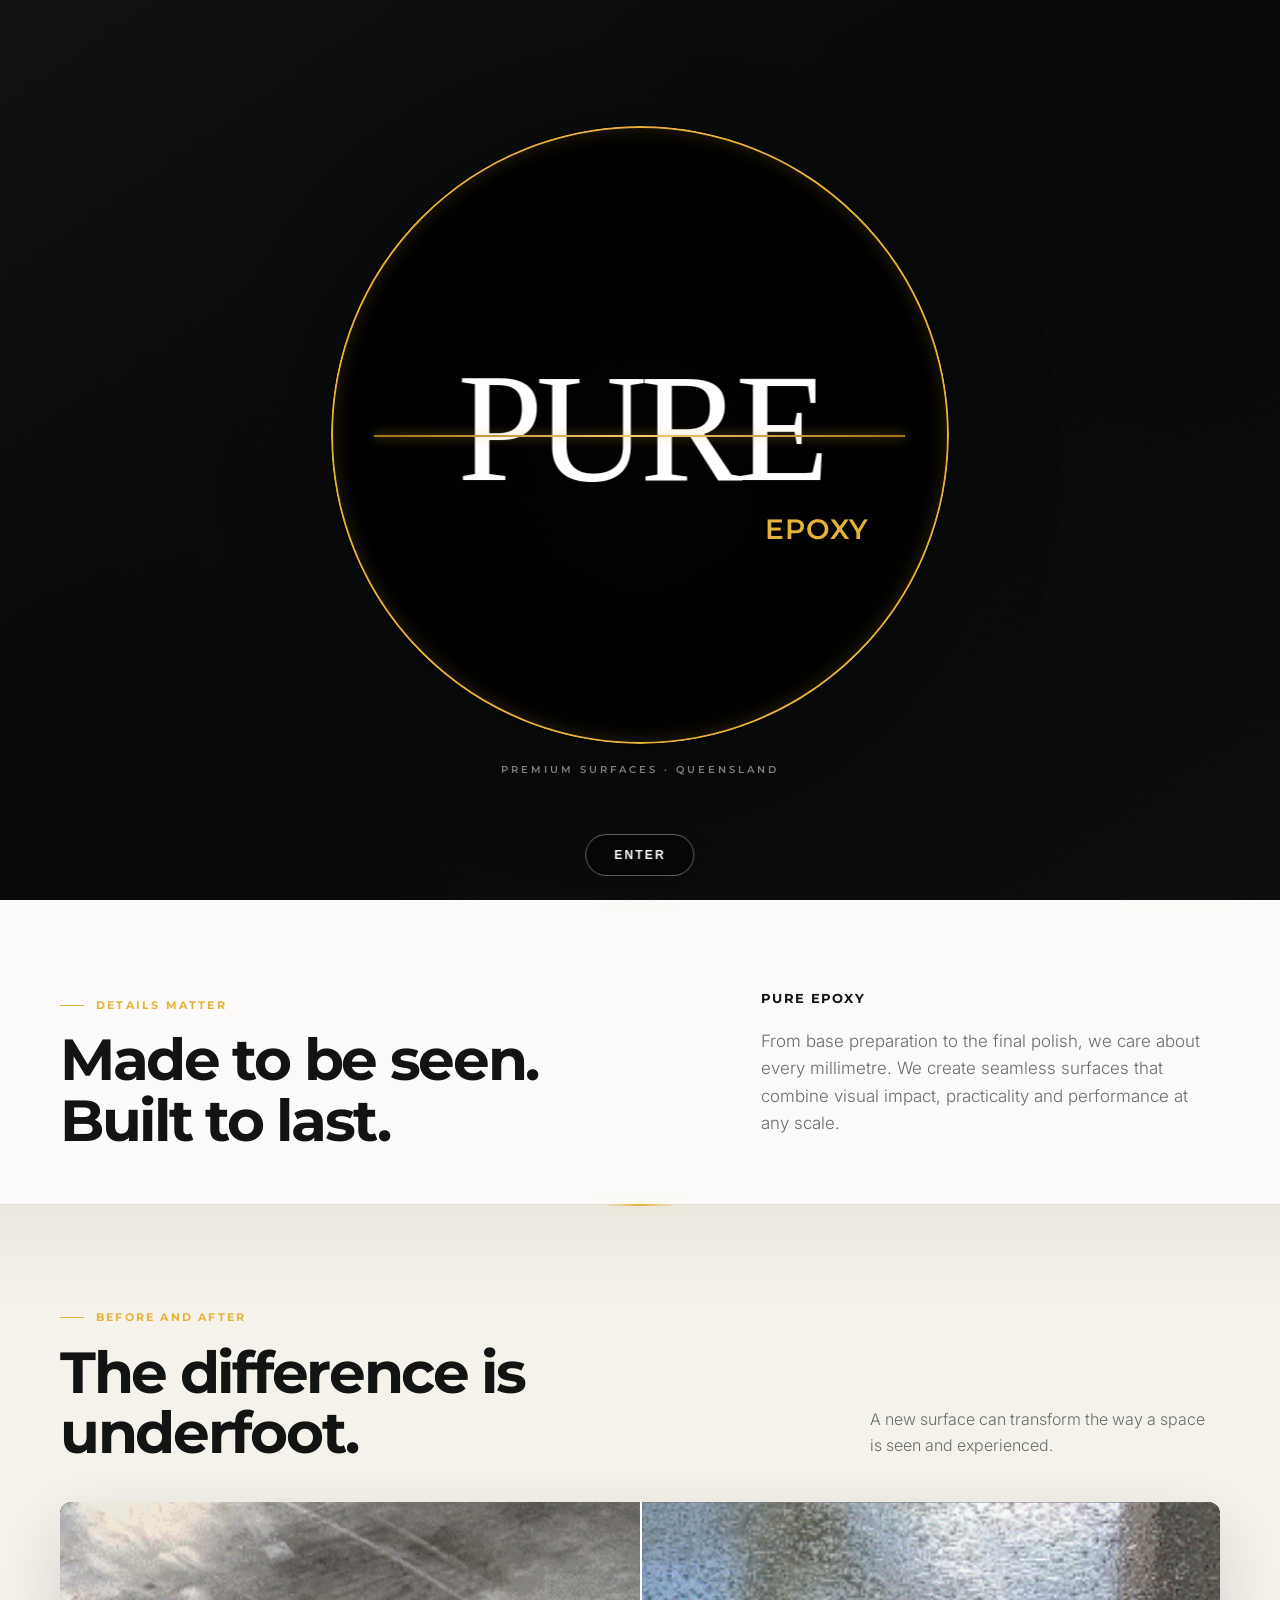
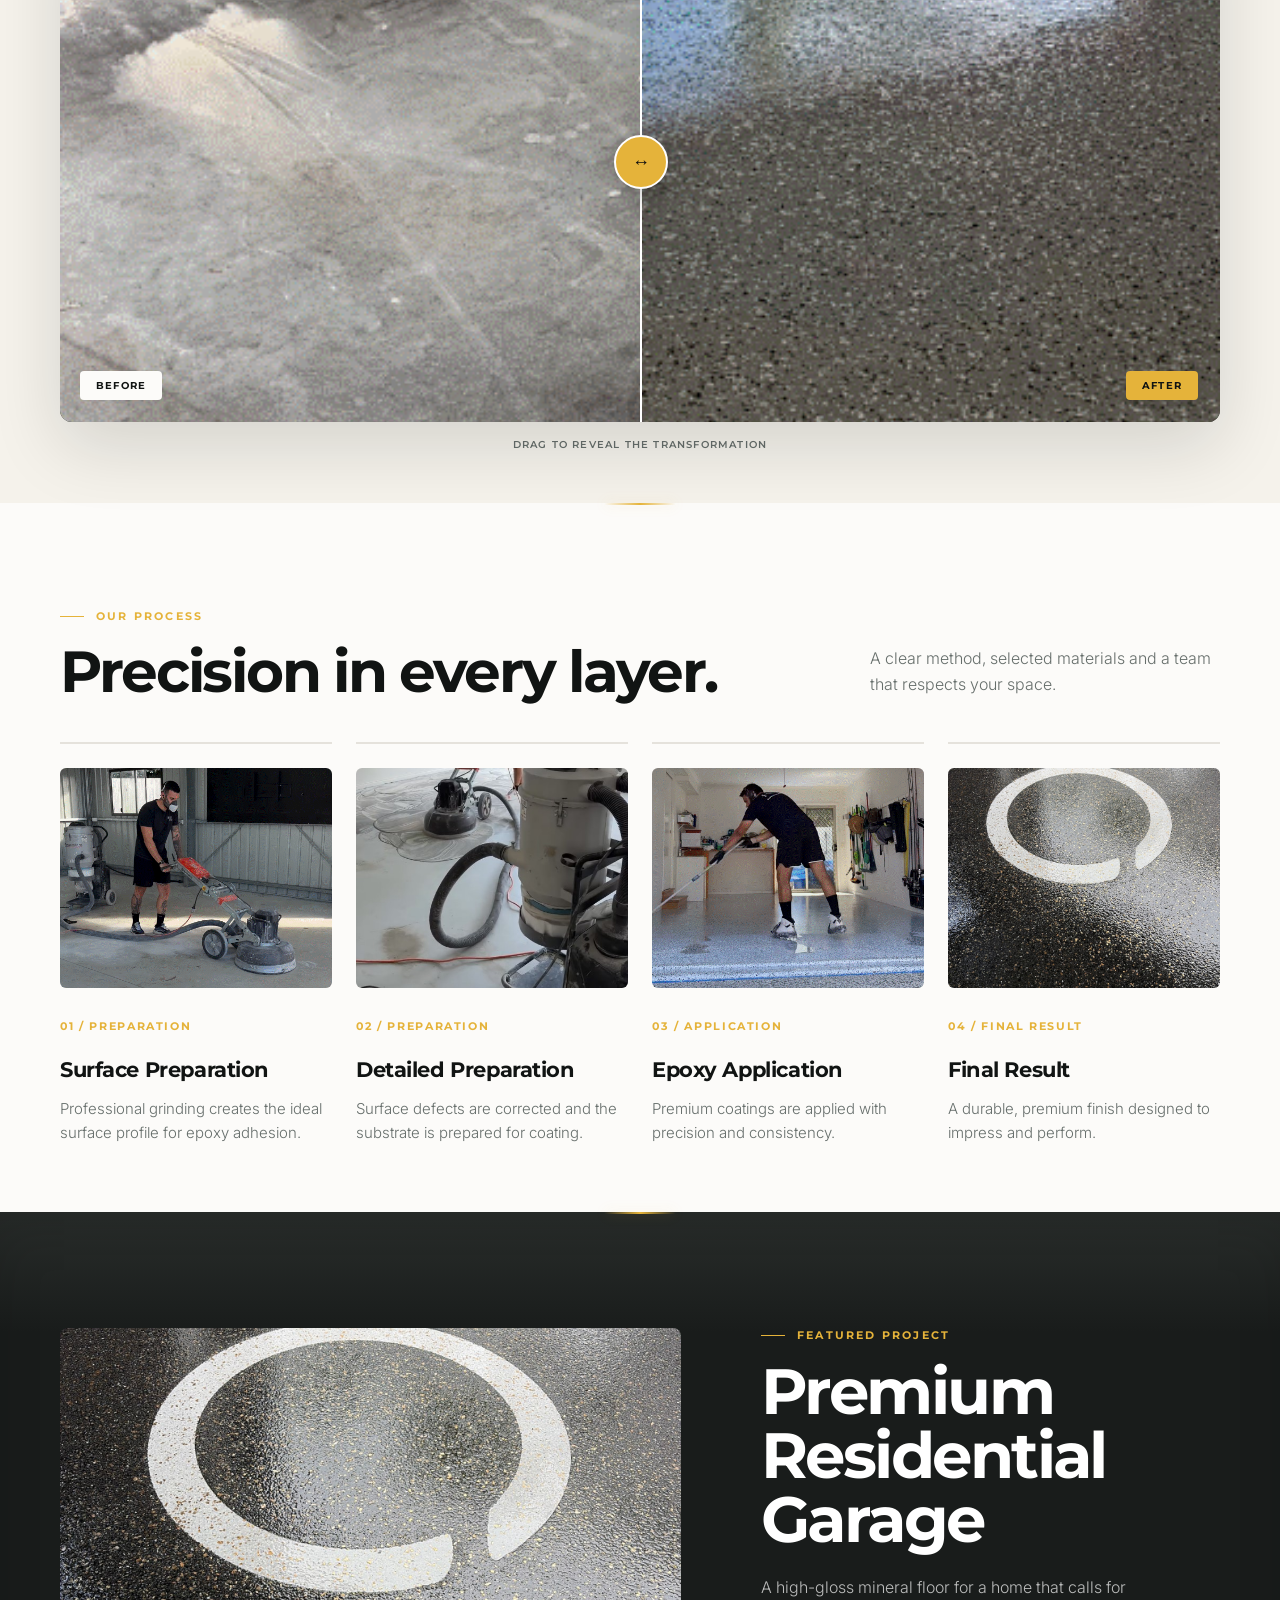
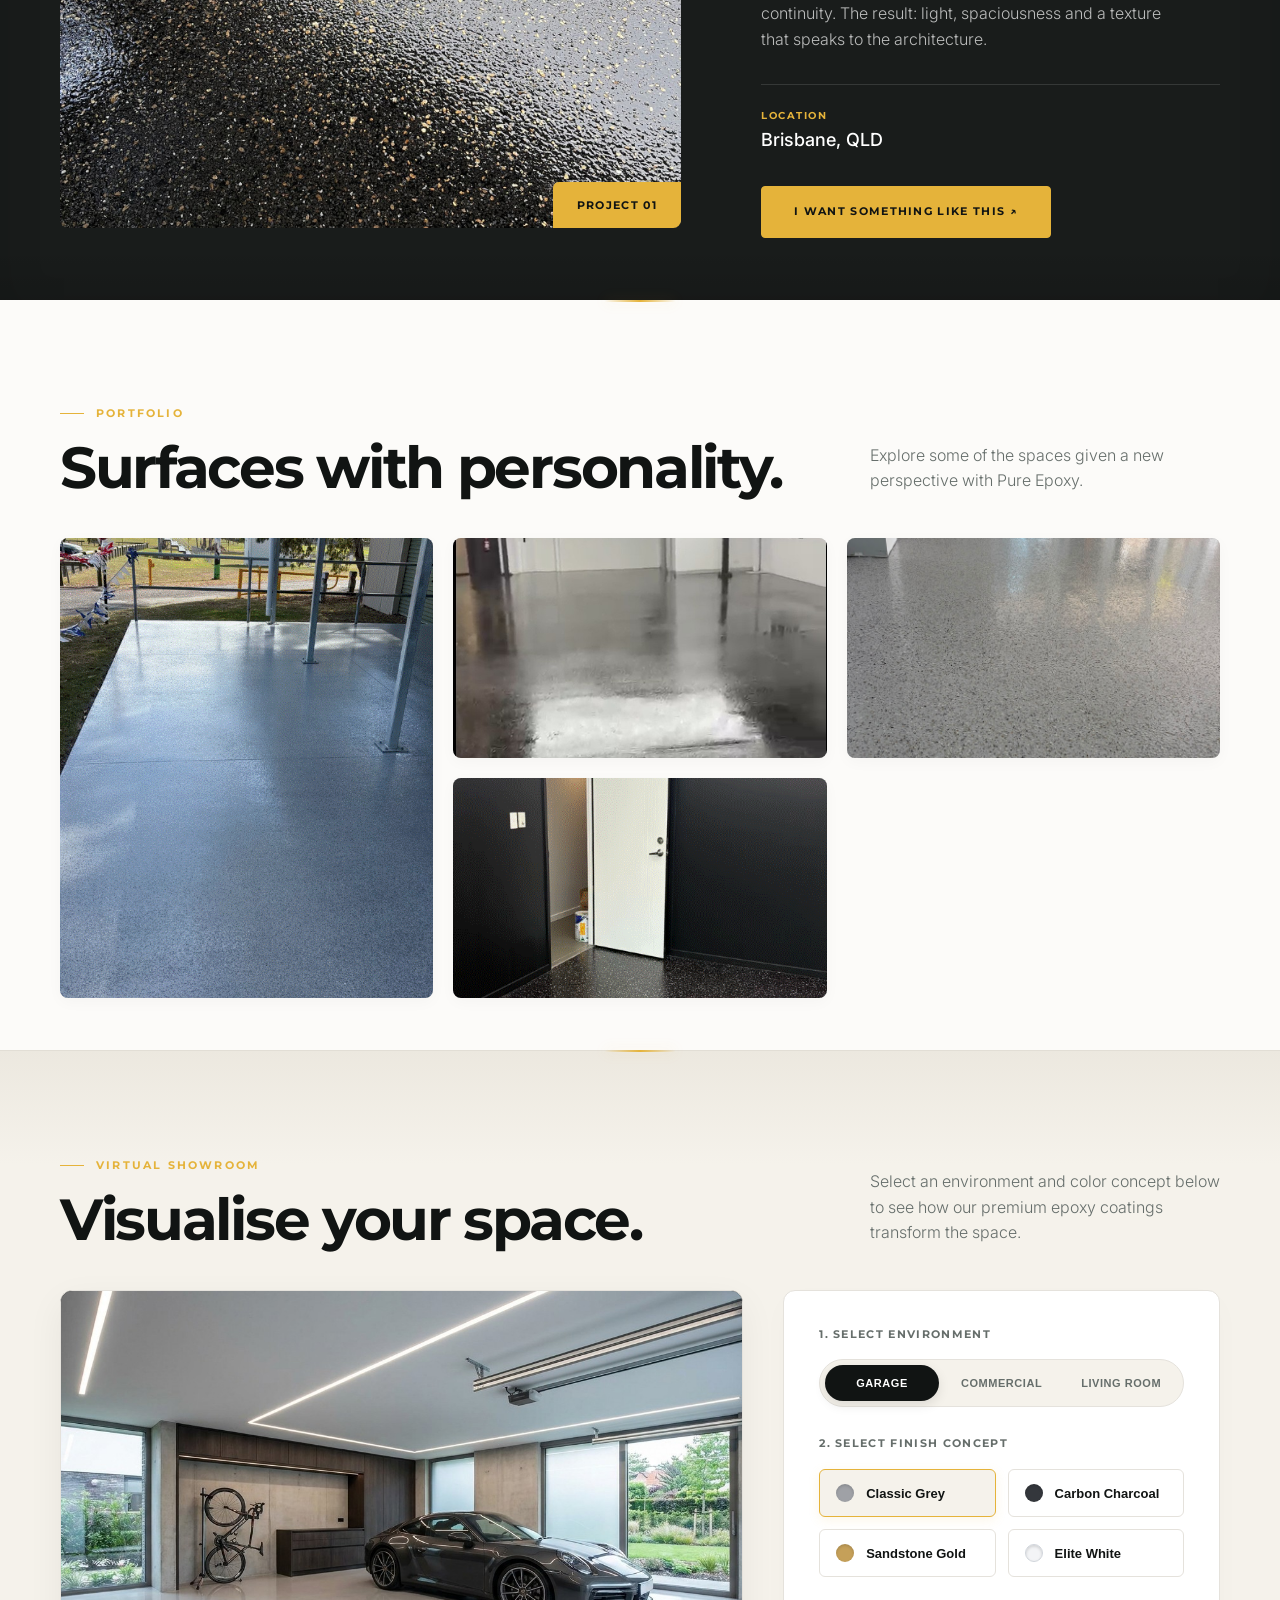
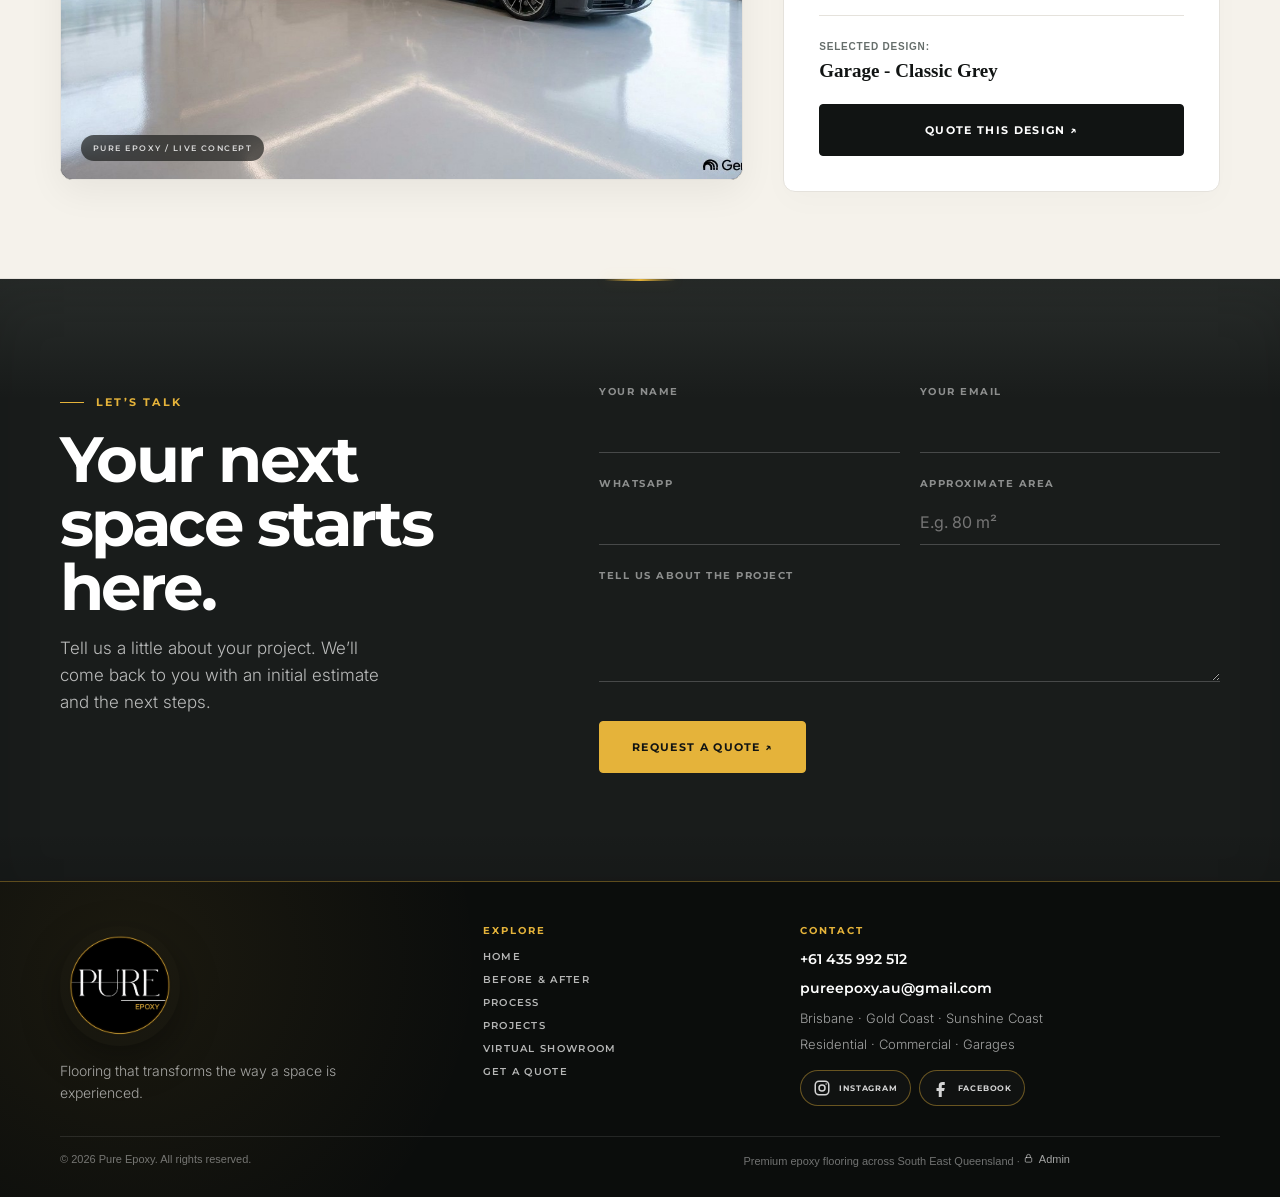
==== commit dbb128d1: "Update index.html" ====
--- a/index.html
+++ b/index.html
@@ -172,17 +172,17 @@
 		}
 		header.is-scrolled { background: rgba(11,13,12,.96); box-shadow: 0 12px 35px rgba(0,0,0,.15); }
 		.nav-wrap { display: flex; align-items: center; justify-content: space-between; padding: 16px 0; }
-		.brand { background: transparent; }
+		.brand { display: inline-flex; flex: 0 0 auto; background: transparent; border-radius: 50%; }
 		.brand img {
-			width: 68px;
-			height: 68px;
-			object-fit: contain;
-			padding: 6px;
+			width: 76px;
+			height: 76px;
+			object-fit: cover;
+			padding: 0;
 			border-radius: 50%;
-			background: rgba(229, 179, 58, 0.05);
-			border: 2.5px solid rgba(229, 179, 58, 0.85);
-			box-shadow: 0 0 22px rgba(229, 179, 58, 0.4);
-			filter: brightness(1.1);
+			background: #050606;
+			border: 2px solid #e5b33a;
+			box-shadow: 0 0 0 4px rgba(229,179,58,.08), 0 0 26px rgba(229,179,58,.48);
+			filter: brightness(1.2) contrast(1.24);
 			transition: all 0.3s cubic-bezier(0.16, 1, 0.3, 1);
 		}
 		.brand img:hover {
@@ -675,6 +675,9 @@
 		.facebook svg { width: 18px; height: 18px; fill: currentColor; }
 
 		.footer-bottom { position: relative; display: flex; justify-content: space-between; gap: 24px; border-top: 1px solid rgba(255,255,255,.1); padding-top: 16px; padding-right: 150px; color: rgba(255,255,255,.42); font: 11px Arial, sans-serif; }
+		.admin-link { display: inline-flex; align-items: center; gap: 5px; color: rgba(255,255,255,.62); transition: color .2s ease; }
+		.admin-link:hover { color: var(--orange); }
+		.admin-link svg { width: 11px; height: 11px; fill: none; stroke: currentColor; stroke-width: 1.8; stroke-linecap: round; stroke-linejoin: round; }
 
 		.whatsapp { 
 			position: fixed; 
@@ -712,12 +715,12 @@
 			.brand img {
 				width: 78px !important;
 				height: 78px !important;
-				object-fit: contain !important;
-				padding: 6px !important;
-				border: 2.5px solid #E5B33A !important;
-				box-shadow: 0 0 22px rgba(229, 179, 58, 0.65) !important;
-				background: rgba(17, 20, 19, 0.6) !important;
-				filter: brightness(1.1) !important;
+				object-fit: cover !important;
+				padding: 0 !important;
+				border: 2px solid #E5B33A !important;
+				box-shadow: 0 0 0 4px rgba(229,179,58,.08), 0 0 25px rgba(229,179,58,.58) !important;
+				background: #050606 !important;
+				filter: brightness(1.2) contrast(1.24) !important;
 			}
 
 			.intro-splash { display: flex; }
@@ -1124,7 +1127,7 @@
 		</div>
 		<div class="footer-bottom">
 			<p>© <span id="current-year">2026</span> Pure Epoxy. All rights reserved.</p>
-			<p>Premium epoxy flooring across South East Queensland · <a href="admin.html" aria-label="Administrator access">Admin</a></p>
+			<p>Premium epoxy flooring across South East Queensland · <a class="admin-link" href="admin.html" aria-label="Administrator access"><svg viewBox="0 0 24 24" aria-hidden="true"><rect x="5" y="10" width="14" height="10" rx="2"></rect><path d="M8 10V7a4 4 0 0 1 8 0v3"></path></svg><span>Admin</span></a></p>
 		</div>
 	</div>
 </footer>
@@ -1258,11 +1261,16 @@
 			} else if (isVideo) {
 				figure.classList.add('has-video');
 				const video = document.createElement('video');
-				video.src = item.file_url;
 				video.controls = true;
-				video.preload = 'metadata';
+				video.preload = 'auto';
 				video.playsInline = true;
+				video.setAttribute('playsinline', '');
+				video.setAttribute('webkit-playsinline', '');
 				video.setAttribute('controlsList', 'nodownload');
+				const source = document.createElement('source');
+				source.src = item.file_url;
+				source.type = /\.webm(?:$|[?#])/i.test(mediaAddress) ? 'video/webm' : /\.(mov)(?:$|[?#])/i.test(mediaAddress) ? 'video/quicktime' : 'video/mp4';
+				video.appendChild(source);
 				if (item.thumbnail_url) video.poster = item.thumbnail_url;
 				figure.appendChild(video);
 			} else {
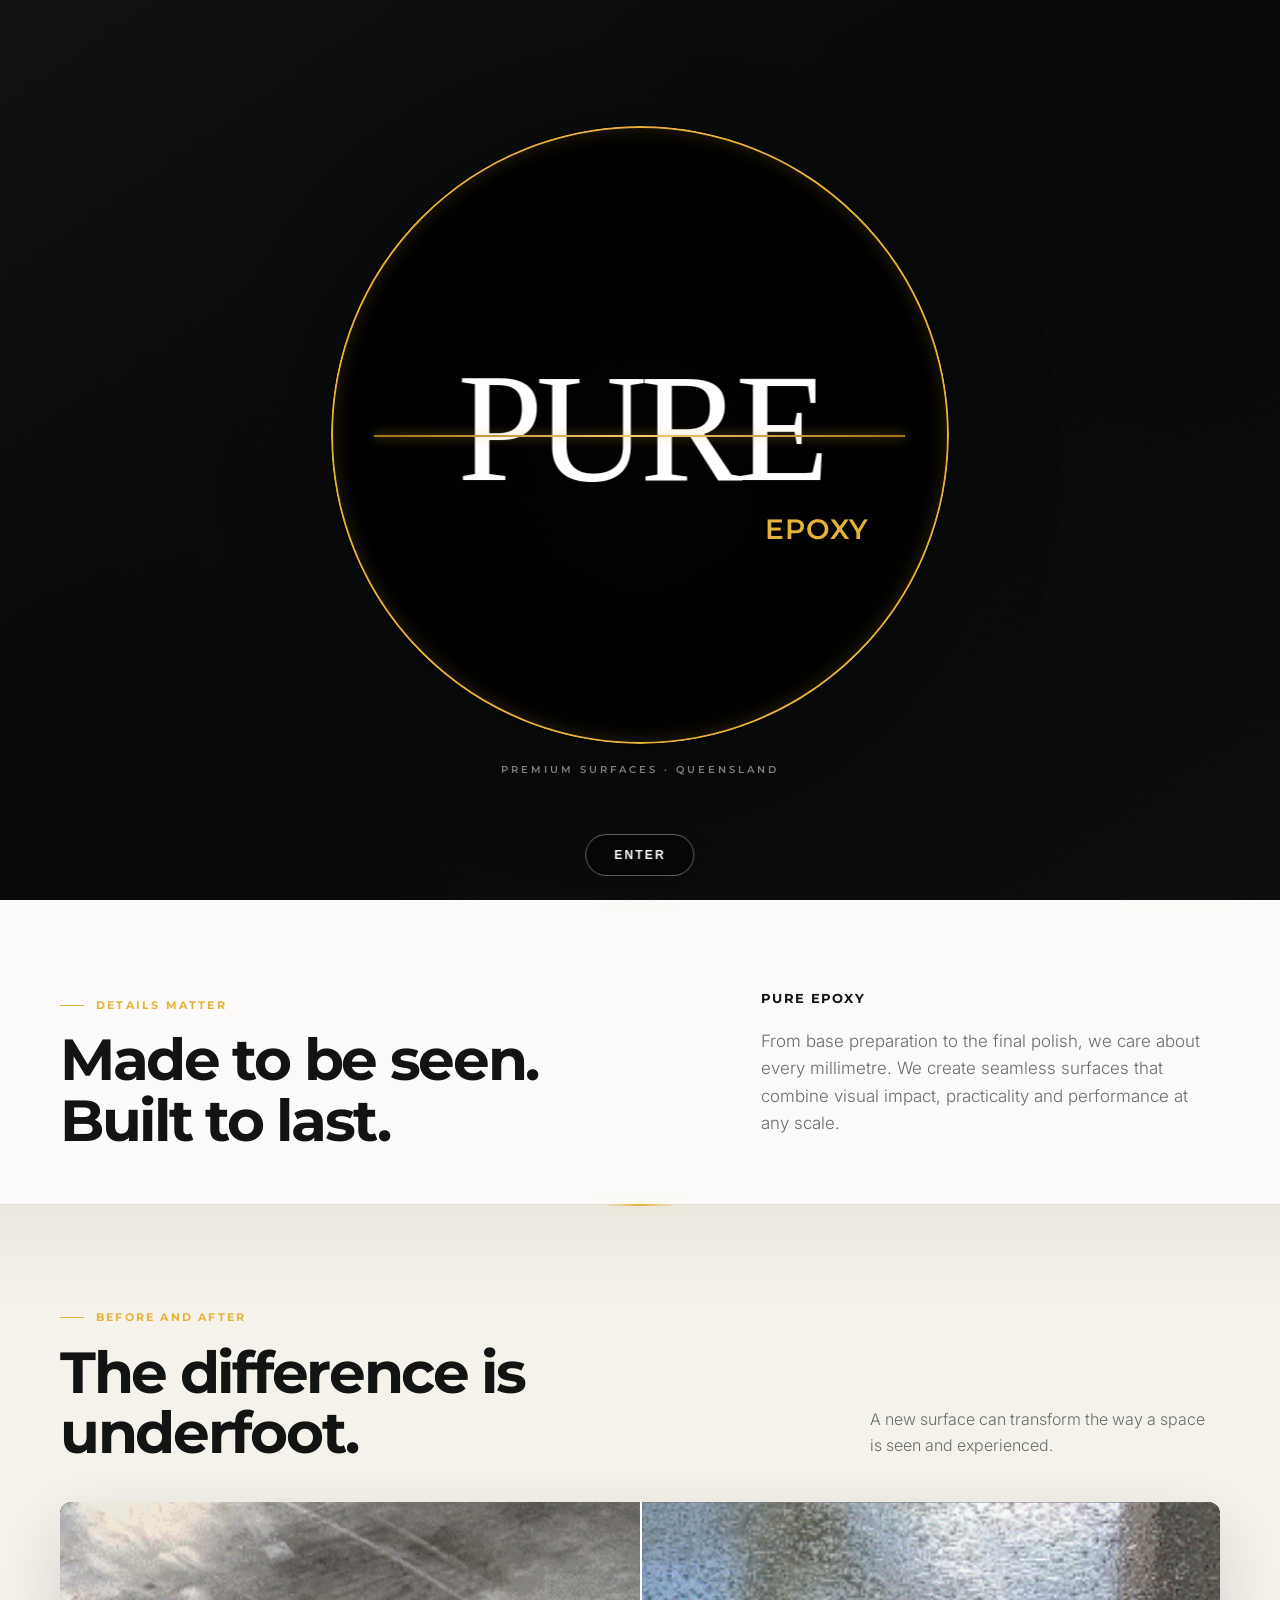
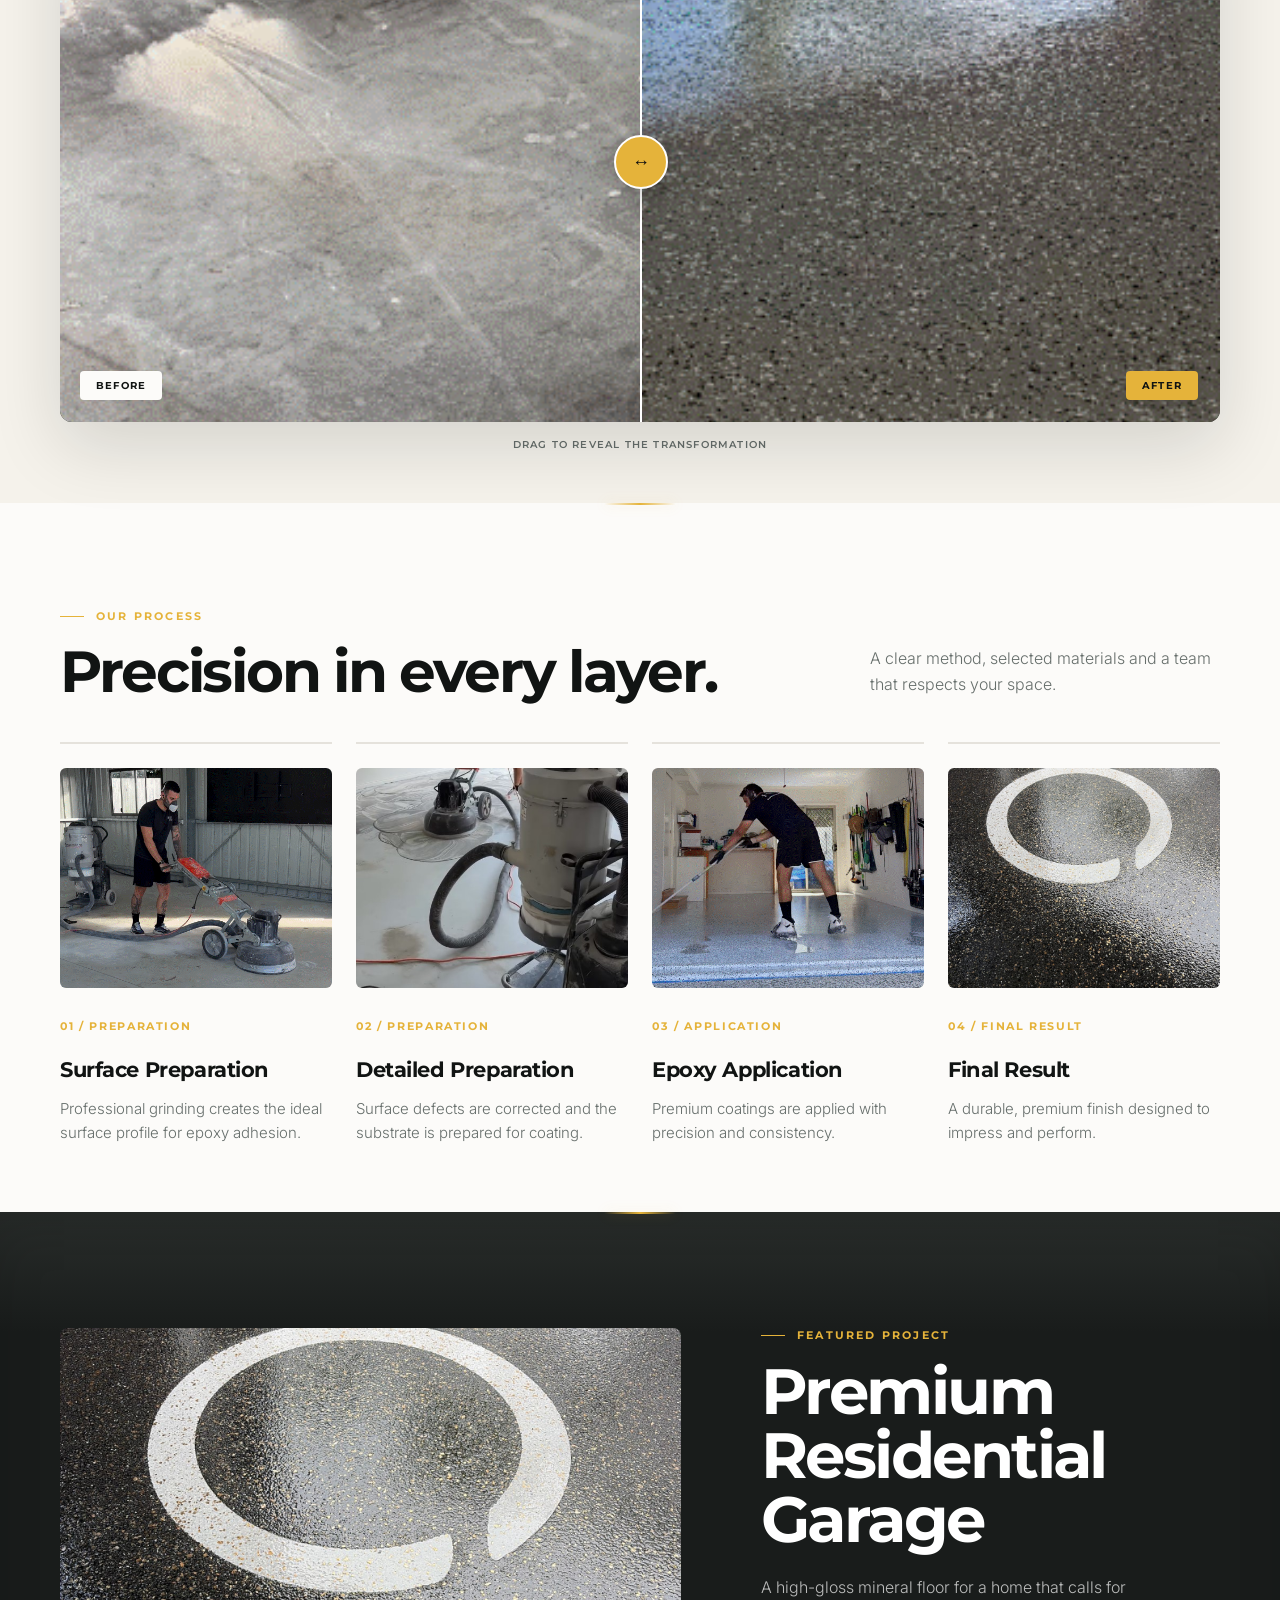
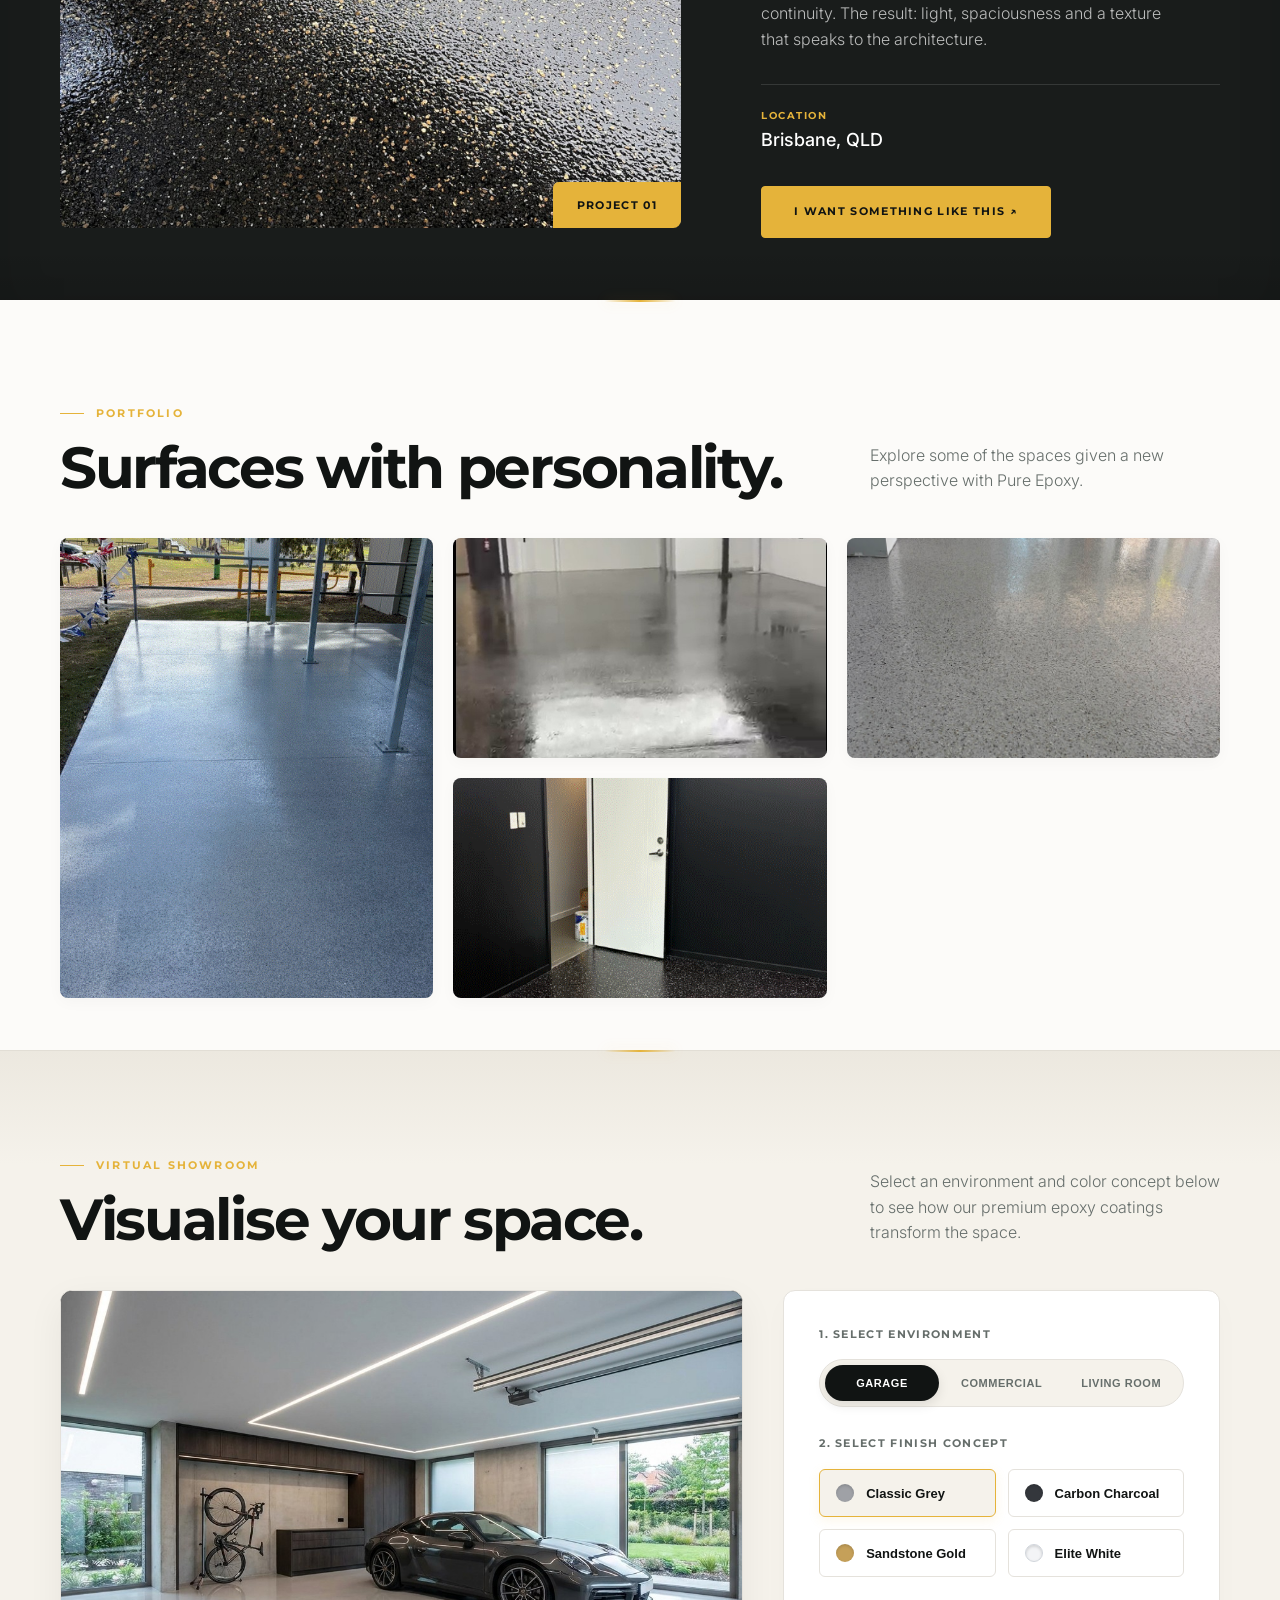
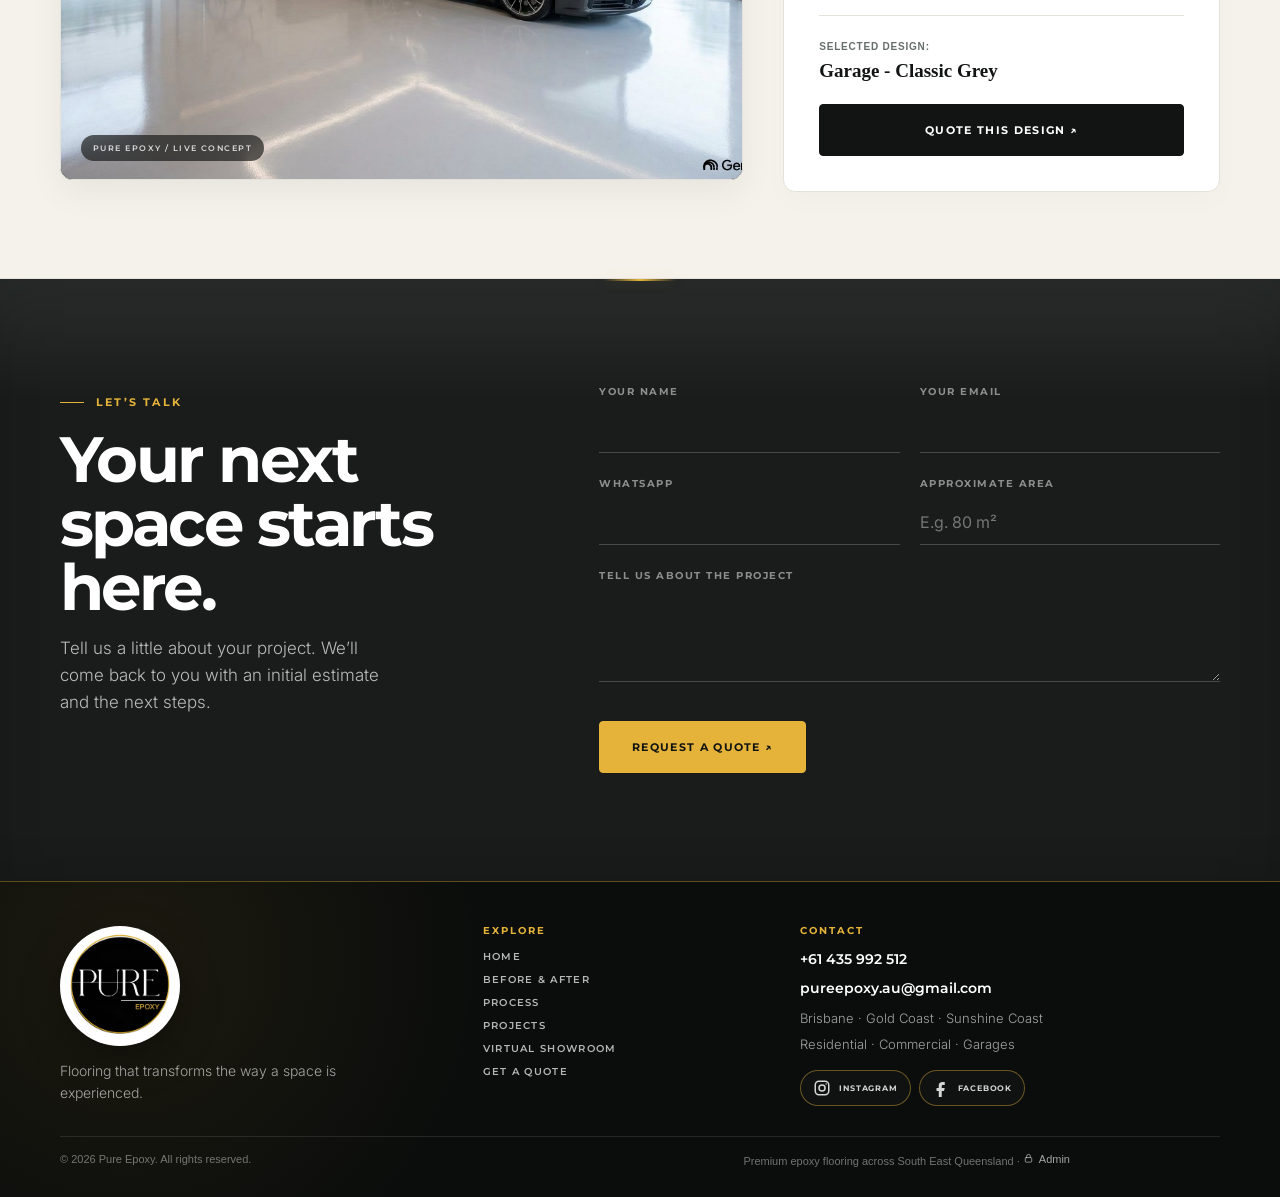
==== commit 9d00686a: "Update index.html" ====
--- a/index.html
+++ b/index.html
@@ -11,9 +11,9 @@
 	<meta property="og:description" content="Premium epoxy flooring for homes, garages and commercial spaces across Queensland." />
 	<meta property="og:url" content="https://pureepoxyau.github.io/pure-epoxy/" />
 	<meta property="og:type" content="website" />
-	<meta property="og:image" content="https://pureepoxyau.github.io/pure-epoxy/images/link-preview-gold-border.png?share=20260921" />
-	<meta property="og:image:secure_url" content="https://pureepoxyau.github.io/pure-epoxy/images/link-preview-gold-border.png?share=20260921" />
-	<meta property="og:image:type" content="image/png" />
+	<meta property="og:image" content="https://pureepoxyau.github.io/pure-epoxy/images/pure-epoxy-share-v1.jpg" />
+	<meta property="og:image:secure_url" content="https://pureepoxyau.github.io/pure-epoxy/images/pure-epoxy-share-v1.jpg" />
+	<meta property="og:image:type" content="image/jpeg" />
 	<meta property="og:image:width" content="1254" />
 	<meta property="og:image:height" content="1254" />
 
@@ -21,7 +21,7 @@
 	<meta name="twitter:card" content="summary" />
 	<meta name="twitter:title" content="Pure Epoxy | Premium Flooring Services" />
 	<meta name="twitter:description" content="Premium epoxy flooring for homes, garages and commercial spaces across Queensland." />
-	<meta name="twitter:image" content="https://pureepoxyau.github.io/pure-epoxy/images/link-preview-gold-border.png?share=20260921" />
+	<meta name="twitter:image" content="https://pureepoxyau.github.io/pure-epoxy/images/pure-epoxy-share-v1.jpg" />
 
 	<!-- Favicon e Ícone com Quebrador de Cache -->
 	<link rel="icon" type="image/png" href="https://pureepoxyau.github.io/pure-epoxy/images/logo.png?v=2" />
@@ -179,16 +179,15 @@
 			object-fit: cover;
 			padding: 0;
 			border-radius: 50%;
-			background: #050606;
-			border: 2px solid #e5b33a;
-			box-shadow: 0 0 0 4px rgba(229,179,58,.08), 0 0 26px rgba(229,179,58,.48);
-			filter: brightness(1.2) contrast(1.24);
+			background: transparent;
+			border: 0;
+			box-shadow: 0 10px 24px rgba(0,0,0,.28), 0 0 15px rgba(229,179,58,.16);
+			filter: brightness(1.05) contrast(1.08);
 			transition: all 0.3s cubic-bezier(0.16, 1, 0.3, 1);
 		}
 		.brand img:hover {
 			transform: scale(1.08);
-			border-color: var(--orange);
-			box-shadow: 0 0 32px rgba(229, 179, 58, 0.7);
+			box-shadow: 0 12px 28px rgba(0,0,0,.34), 0 0 20px rgba(229,179,58,.28);
 		}
 		nav { display: flex; align-items: center; gap: 32px; font-size: 11px; font-weight: 700; letter-spacing: .15em; text-transform: uppercase; }
 		nav a { opacity: .75; transition: all .2s ease; }
@@ -717,10 +716,10 @@
 				height: 78px !important;
 				object-fit: cover !important;
 				padding: 0 !important;
-				border: 2px solid #E5B33A !important;
-				box-shadow: 0 0 0 4px rgba(229,179,58,.08), 0 0 25px rgba(229,179,58,.58) !important;
-				background: #050606 !important;
-				filter: brightness(1.2) contrast(1.24) !important;
+				border: 0 !important;
+				box-shadow: 0 10px 24px rgba(0,0,0,.28), 0 0 15px rgba(229,179,58,.16) !important;
+				background: transparent !important;
+				filter: brightness(1.05) contrast(1.08) !important;
 			}
 
 			.intro-splash { display: flex; }
@@ -829,7 +828,7 @@
 <header>
 	<div class="container nav-wrap">
 		<a href="#inicio" class="brand">
-			<img src="images/logo.png" alt="Pure Epoxy Logo">
+			<img src="images/pure-epoxy-share-v1.jpg" alt="Pure Epoxy Logo">
 		</a>
 		<nav>
 			<a href="#inicio">Home</a>
@@ -1093,7 +1092,7 @@
 	<div class="container">
 		<div class="footer-top">
 			<div class="footer-brand">
-				<img class="footer-logo" src="images/link-preview-gold-border.png" alt="Pure Epoxy">
+				<img class="footer-logo" src="images/pure-epoxy-share-v1.jpg" alt="Pure Epoxy">
 				<p>Flooring that transforms the way a space is experienced.</p>
 			</div>
 			<div>
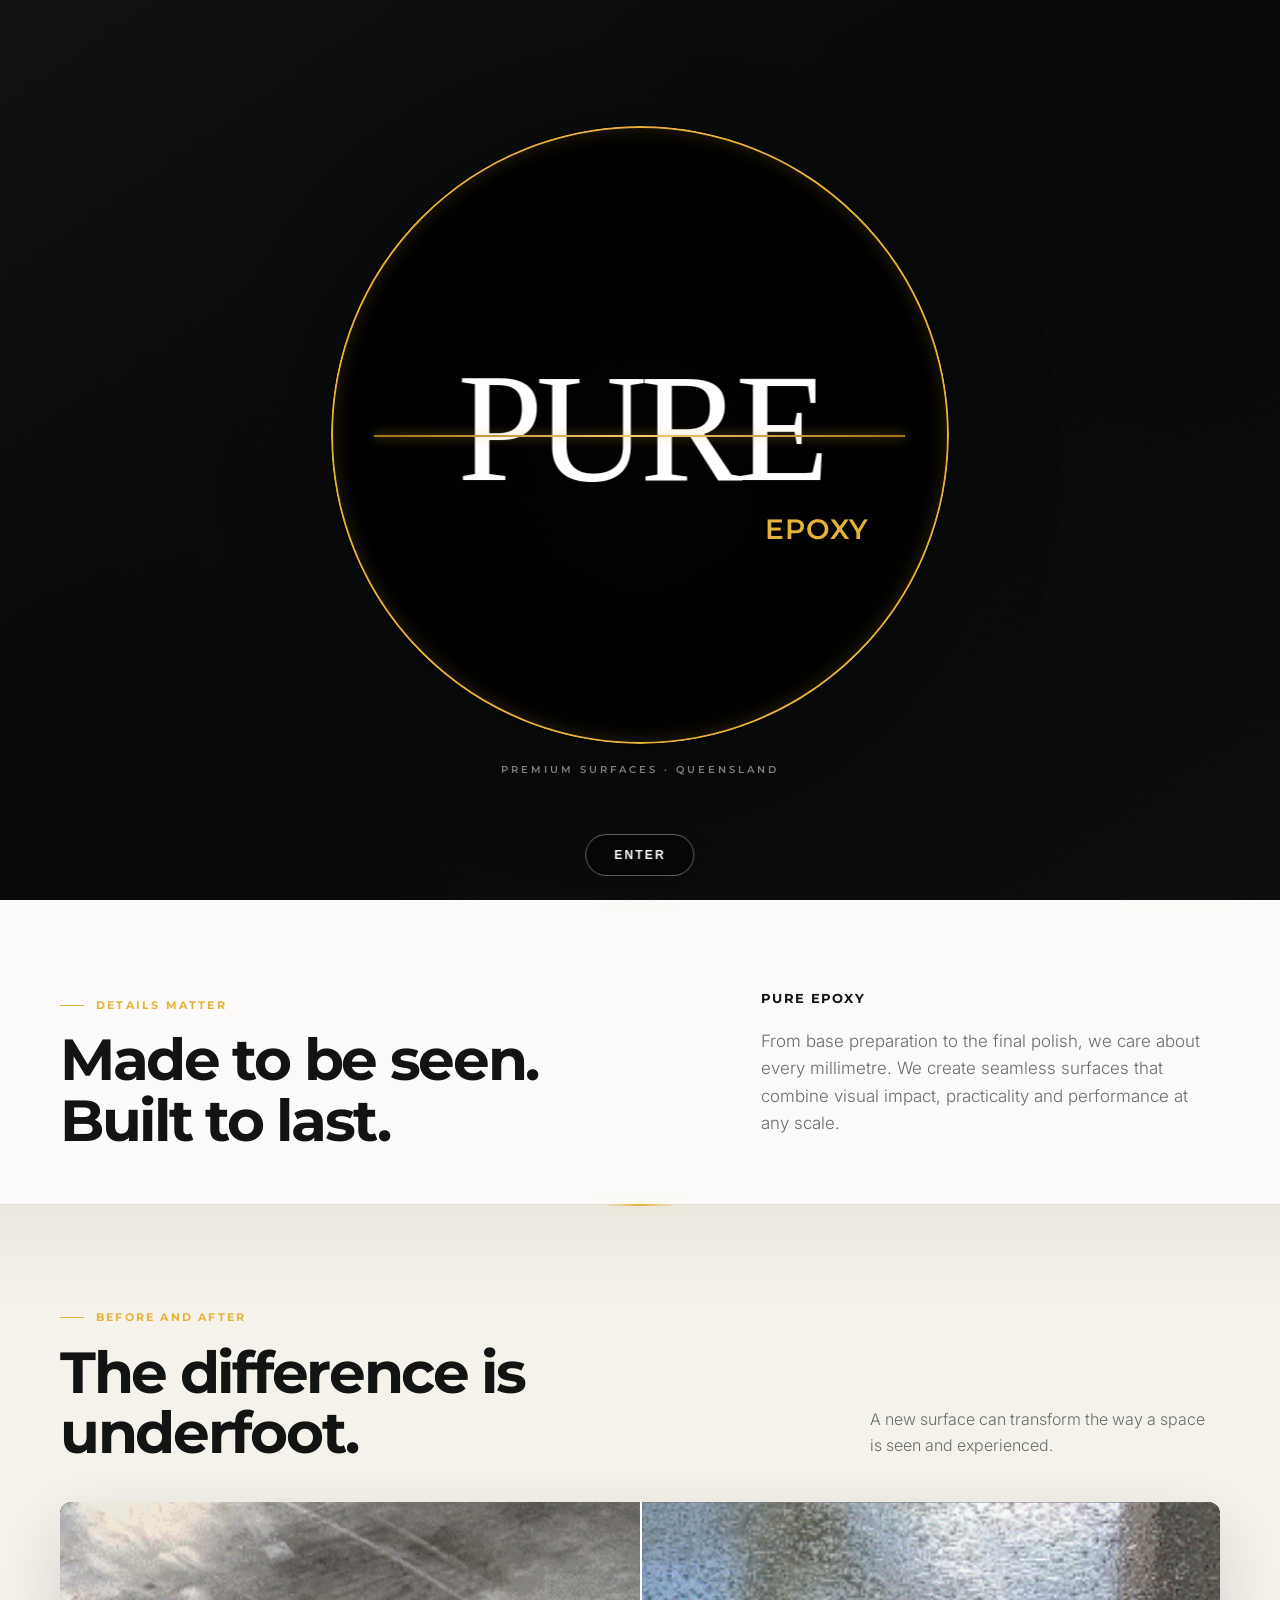
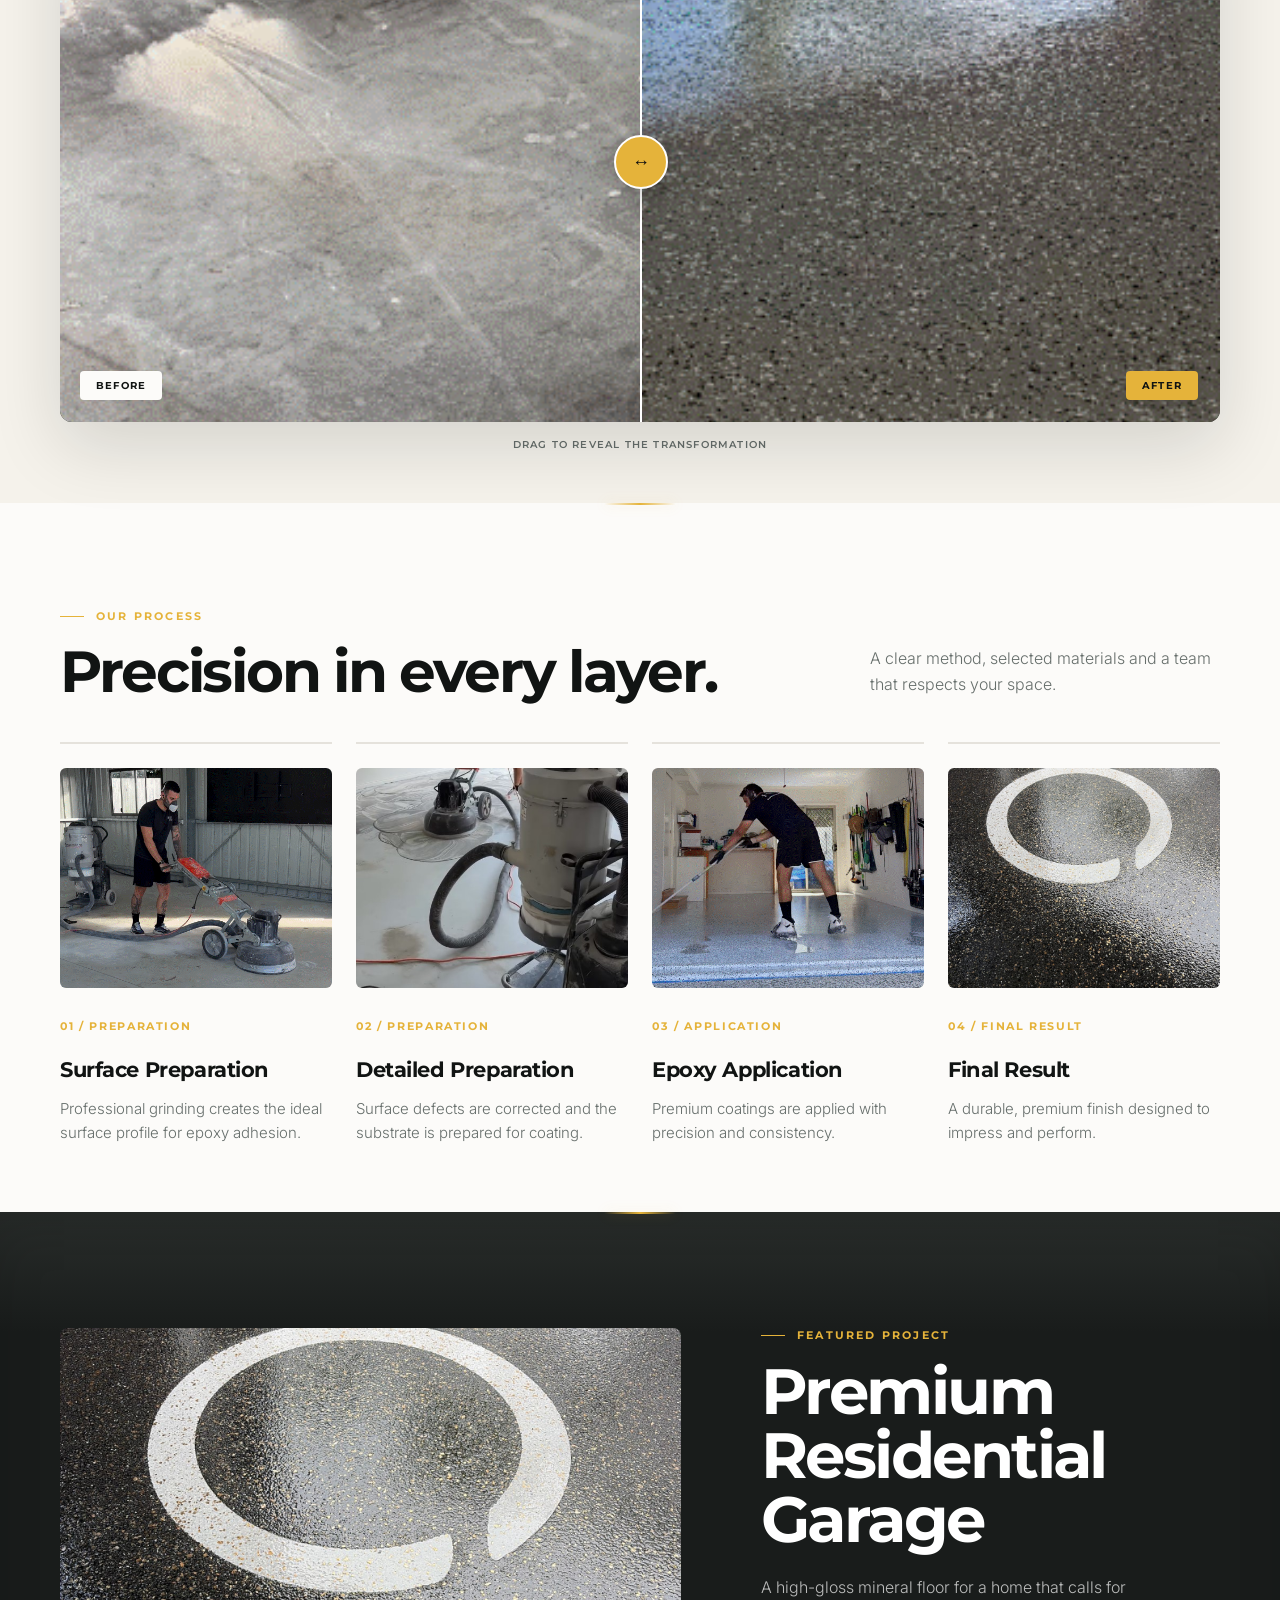
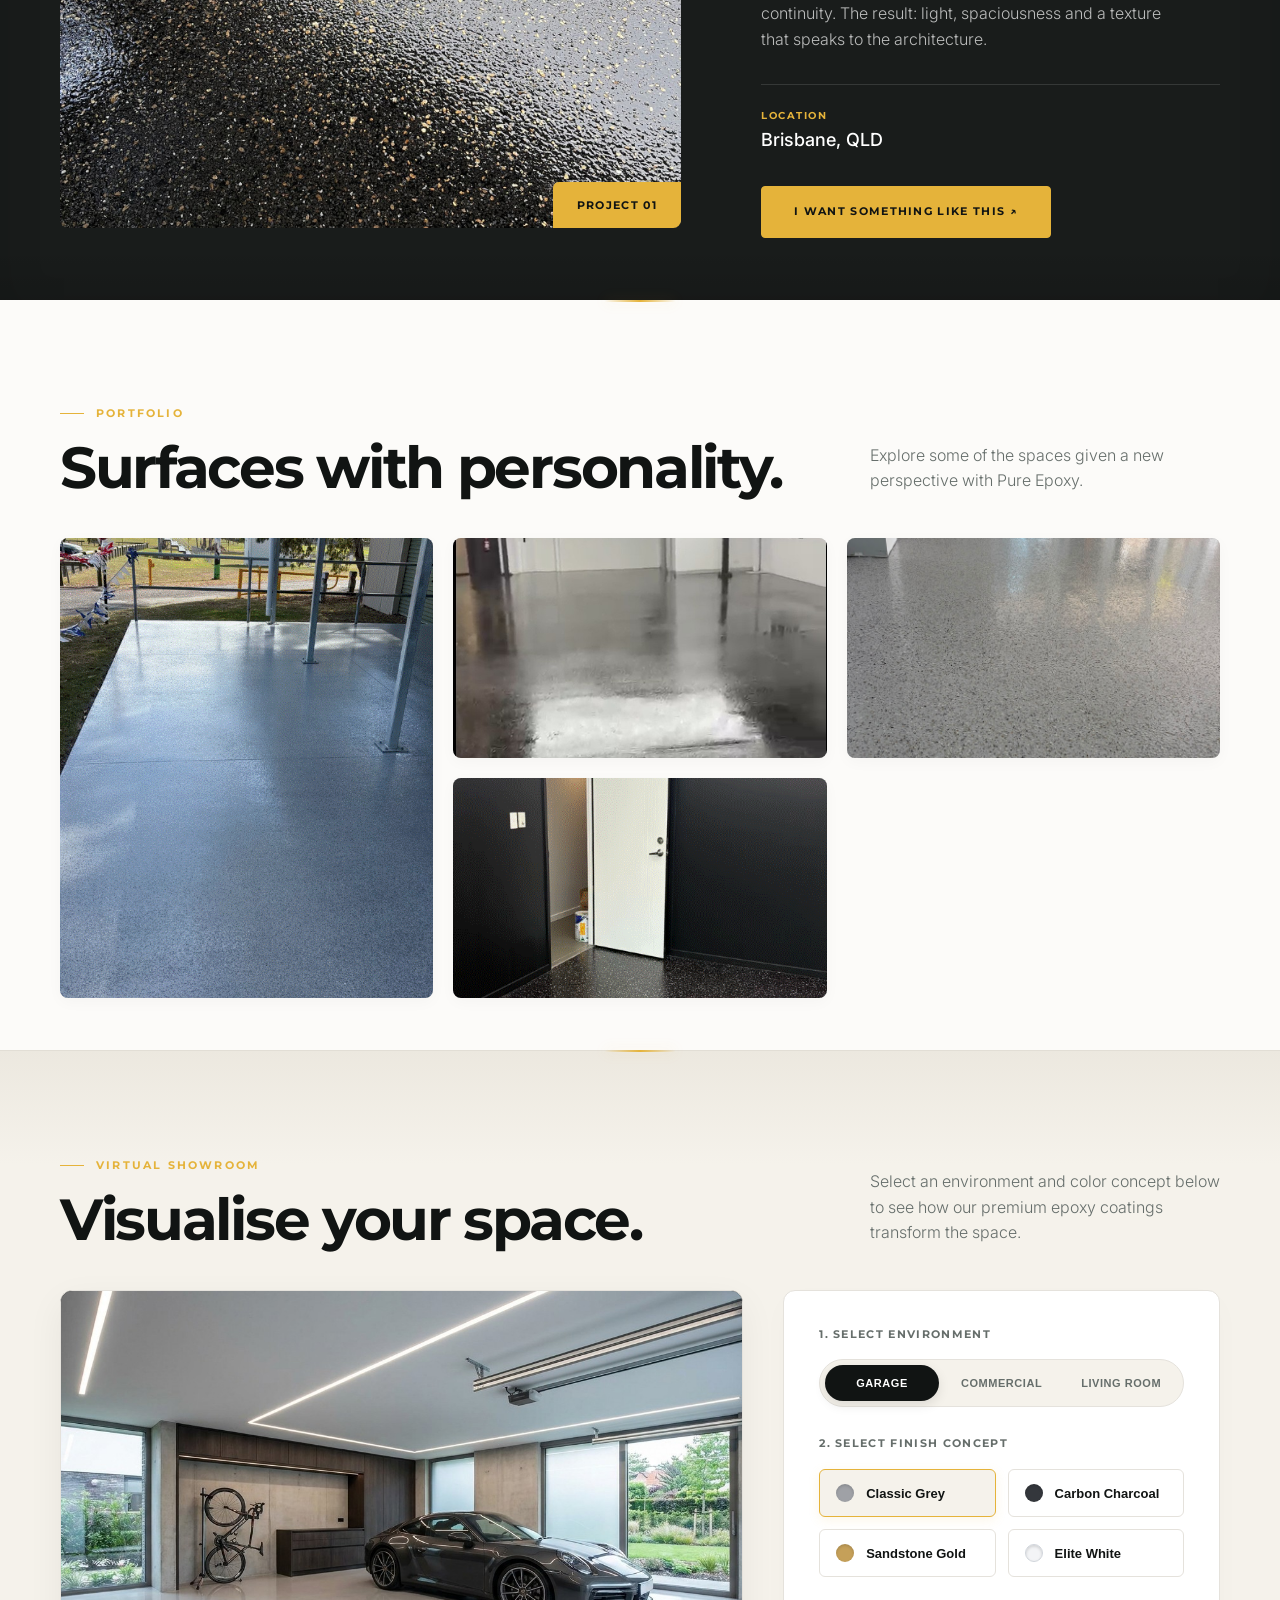
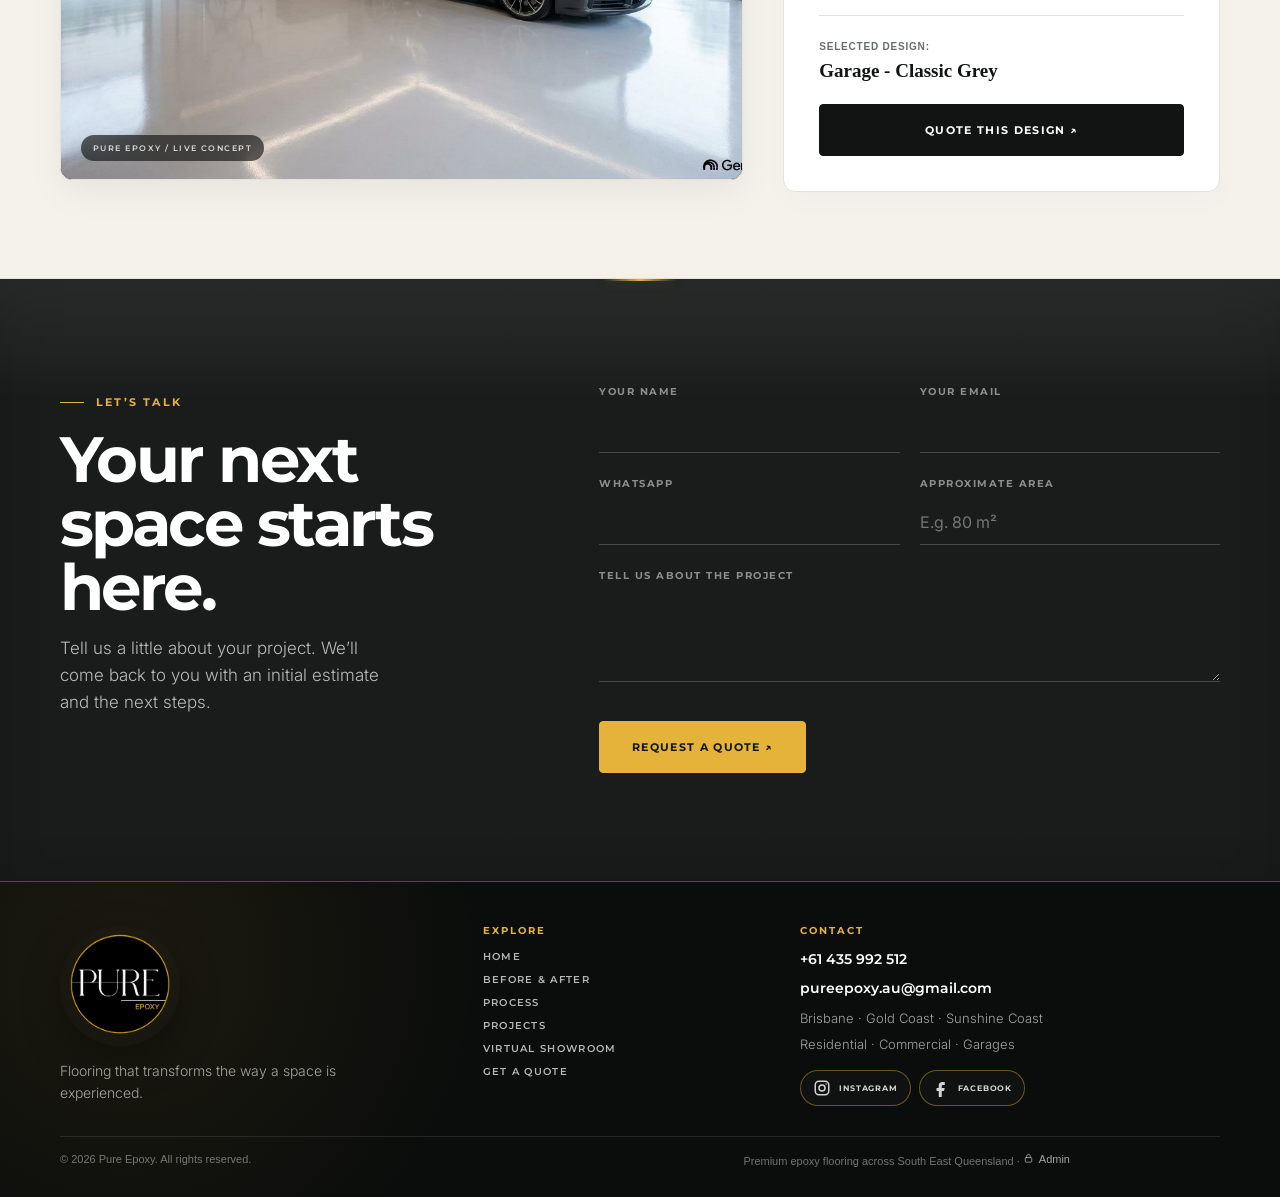
==== commit 3d630b5c: "Update index.html" ====
--- a/index.html
+++ b/index.html
@@ -11,8 +11,8 @@
 	<meta property="og:description" content="Premium epoxy flooring for homes, garages and commercial spaces across Queensland." />
 	<meta property="og:url" content="https://pureepoxyau.github.io/pure-epoxy/" />
 	<meta property="og:type" content="website" />
-	<meta property="og:image" content="https://pureepoxyau.github.io/pure-epoxy/images/pure-epoxy-share-v1.jpg" />
-	<meta property="og:image:secure_url" content="https://pureepoxyau.github.io/pure-epoxy/images/pure-epoxy-share-v1.jpg" />
+	<meta property="og:image" content="https://pureepoxyau.github.io/pure-epoxy/images/pure-epoxy-share-dark-v1.jpg" />
+	<meta property="og:image:secure_url" content="https://pureepoxyau.github.io/pure-epoxy/images/pure-epoxy-share-dark-v1.jpg" />
 	<meta property="og:image:type" content="image/jpeg" />
 	<meta property="og:image:width" content="1254" />
 	<meta property="og:image:height" content="1254" />
@@ -21,7 +21,7 @@
 	<meta name="twitter:card" content="summary" />
 	<meta name="twitter:title" content="Pure Epoxy | Premium Flooring Services" />
 	<meta name="twitter:description" content="Premium epoxy flooring for homes, garages and commercial spaces across Queensland." />
-	<meta name="twitter:image" content="https://pureepoxyau.github.io/pure-epoxy/images/pure-epoxy-share-v1.jpg" />
+	<meta name="twitter:image" content="https://pureepoxyau.github.io/pure-epoxy/images/pure-epoxy-share-dark-v1.jpg" />
 
 	<!-- Favicon e Ícone com Quebrador de Cache -->
 	<link rel="icon" type="image/png" href="https://pureepoxyau.github.io/pure-epoxy/images/logo.png?v=2" />
@@ -828,7 +828,7 @@
 <header>
 	<div class="container nav-wrap">
 		<a href="#inicio" class="brand">
-			<img src="images/pure-epoxy-share-v1.jpg" alt="Pure Epoxy Logo">
+			<img src="images/pure-epoxy-logo-gold.png" alt="Pure Epoxy Logo">
 		</a>
 		<nav>
 			<a href="#inicio">Home</a>
@@ -1092,7 +1092,7 @@
 	<div class="container">
 		<div class="footer-top">
 			<div class="footer-brand">
-				<img class="footer-logo" src="images/pure-epoxy-share-v1.jpg" alt="Pure Epoxy">
+				<img class="footer-logo" src="images/pure-epoxy-logo-gold.png" alt="Pure Epoxy">
 				<p>Flooring that transforms the way a space is experienced.</p>
 			</div>
 			<div>
